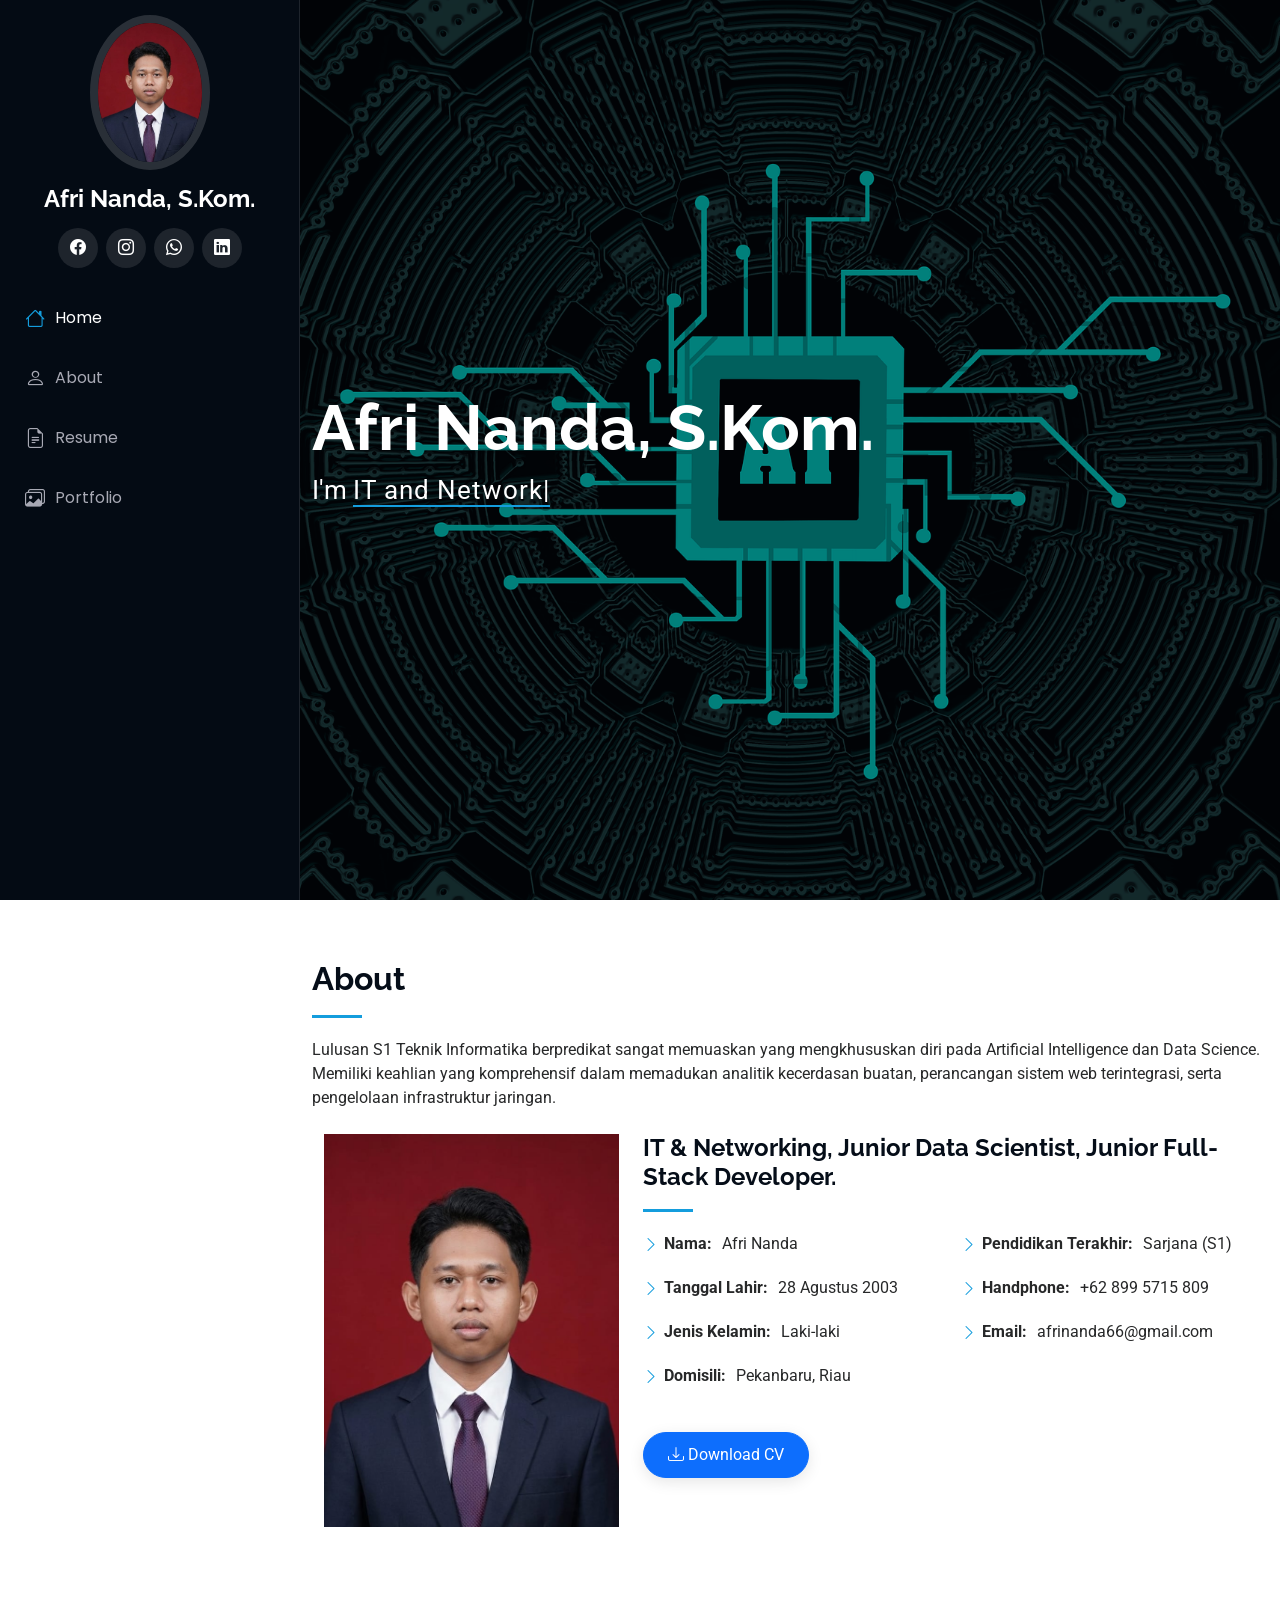
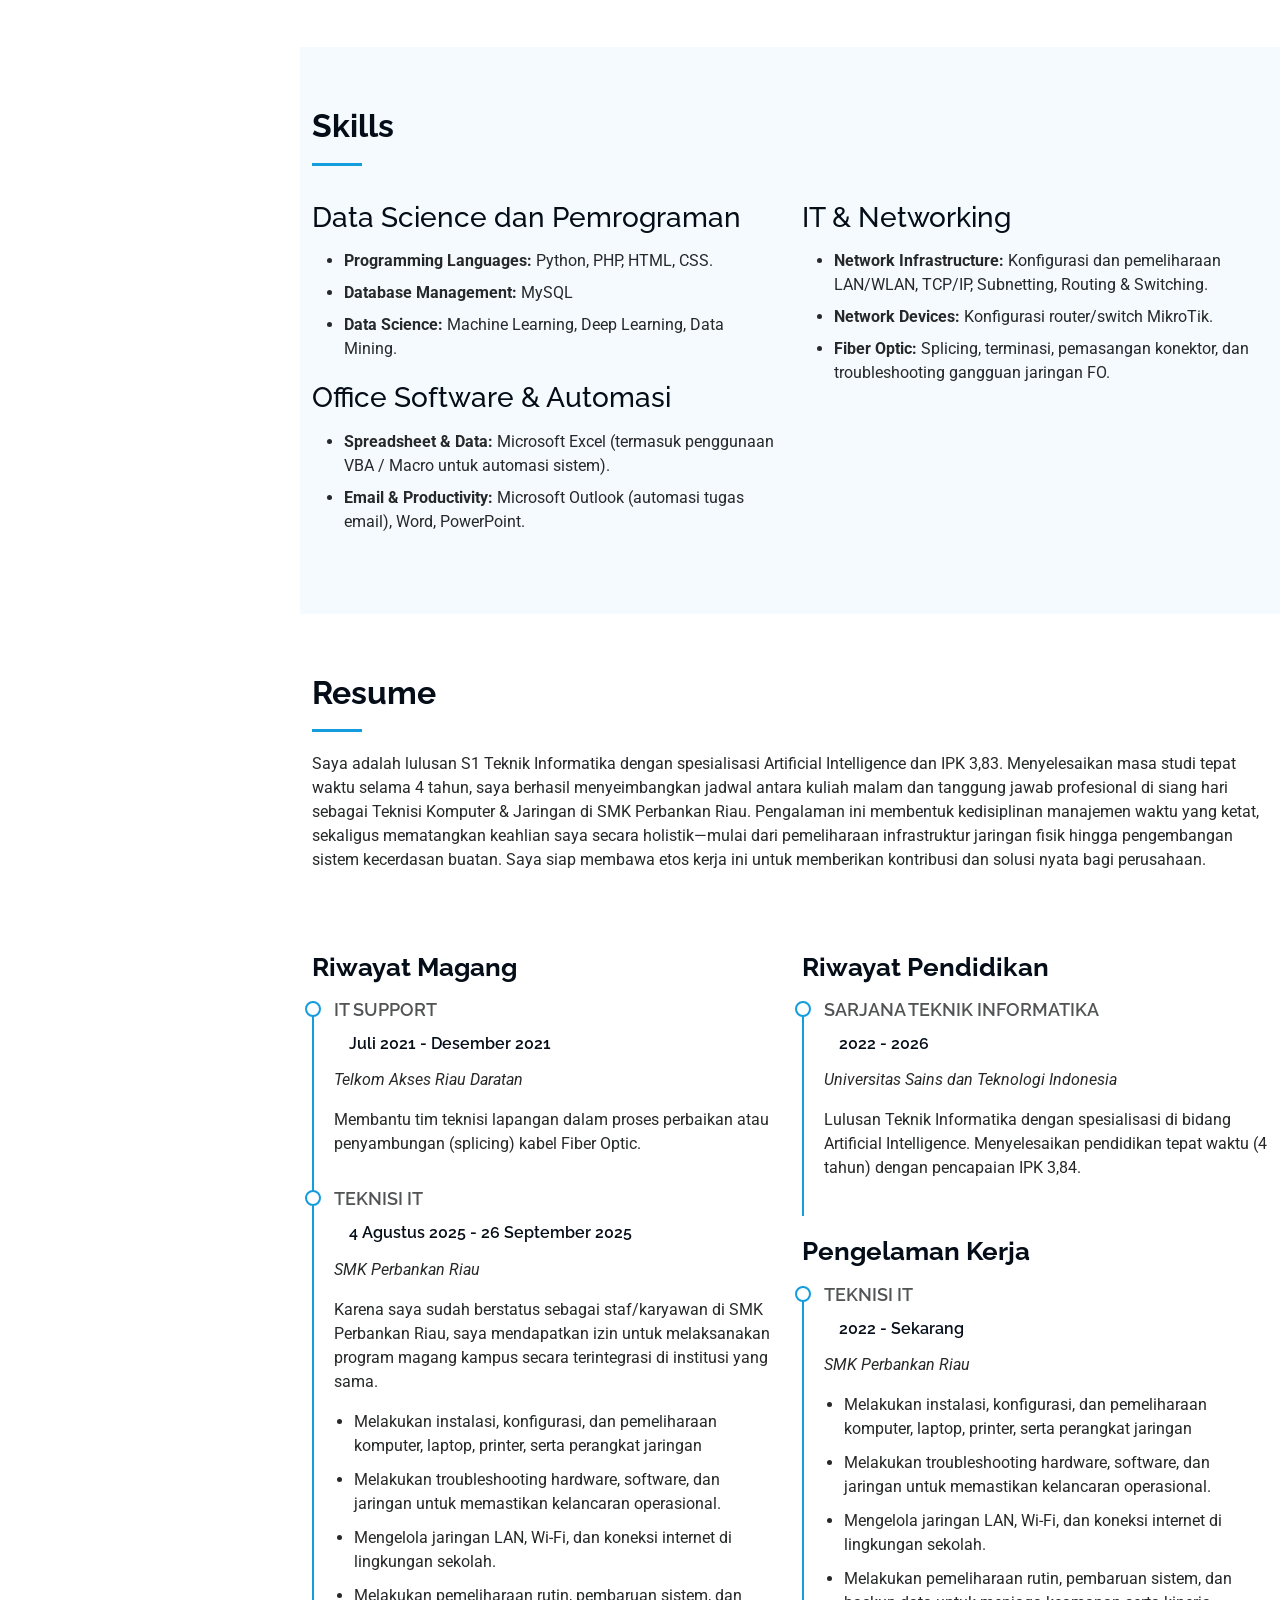
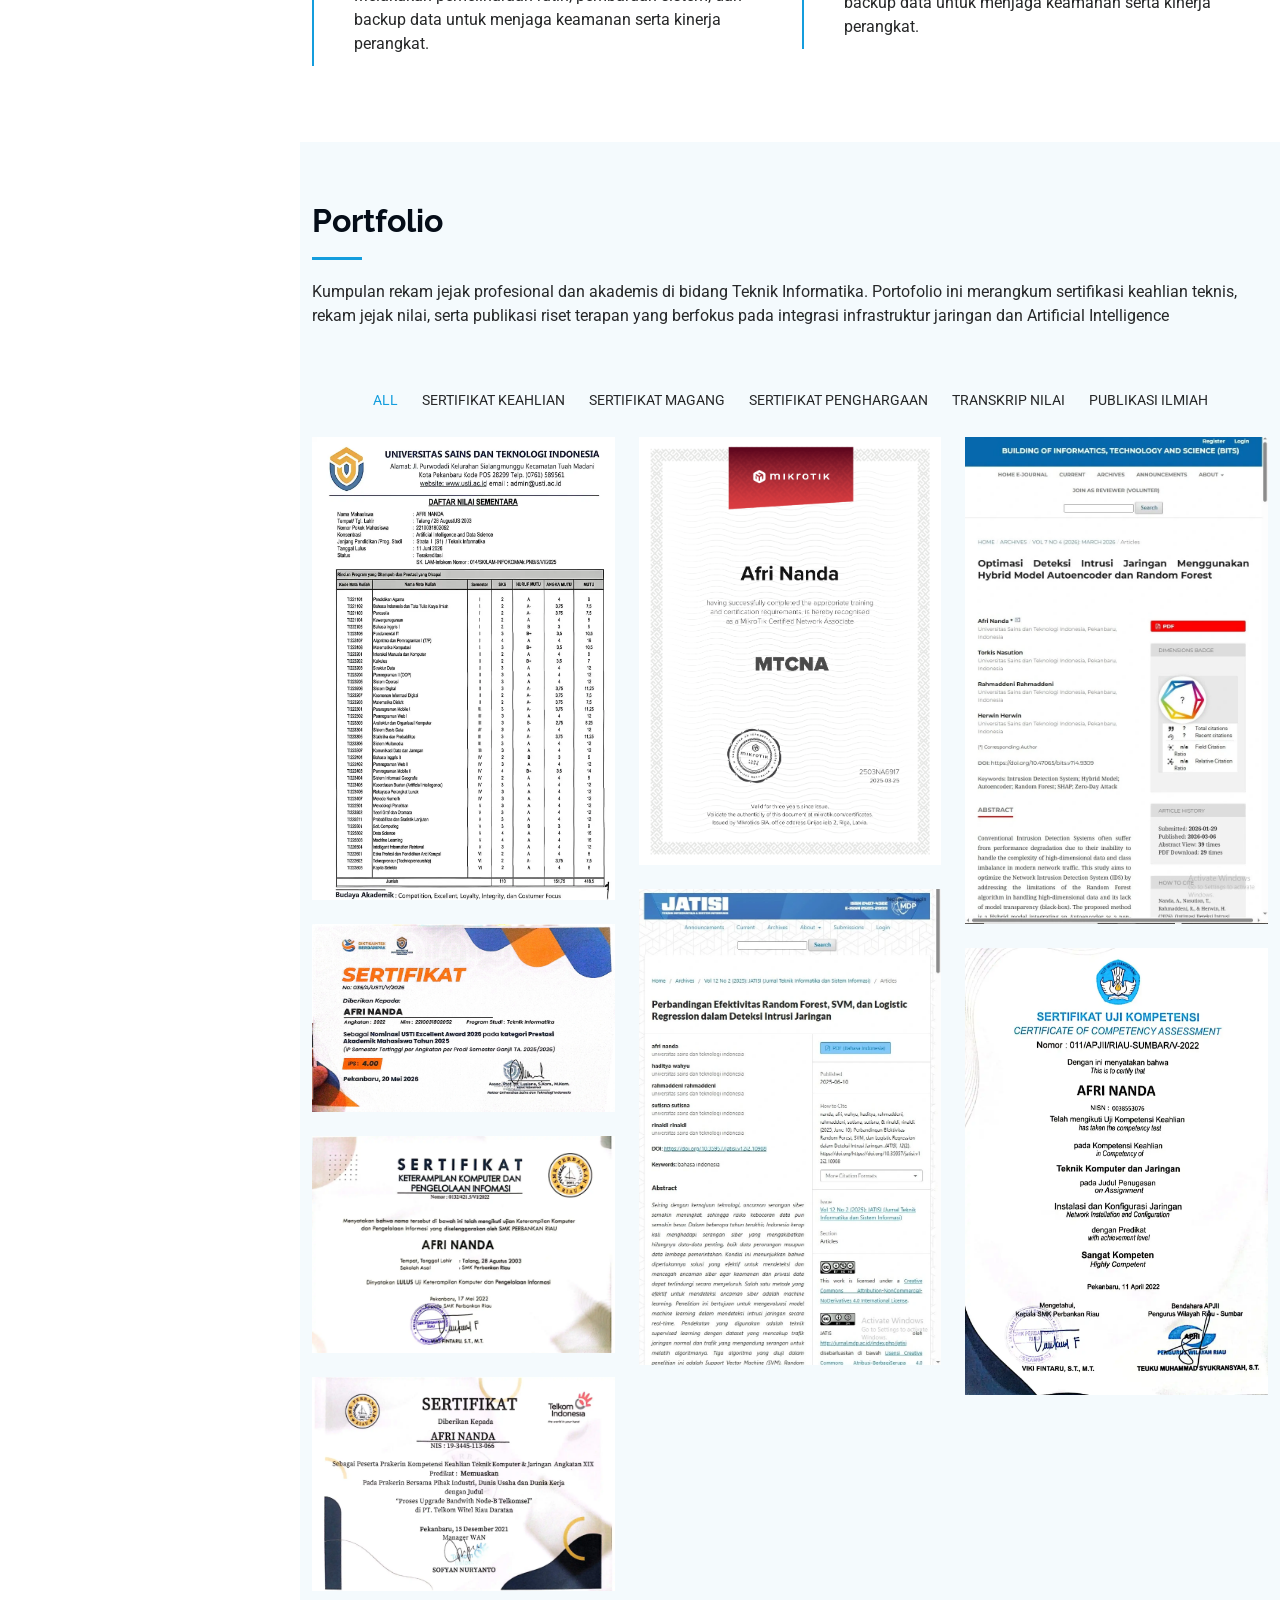
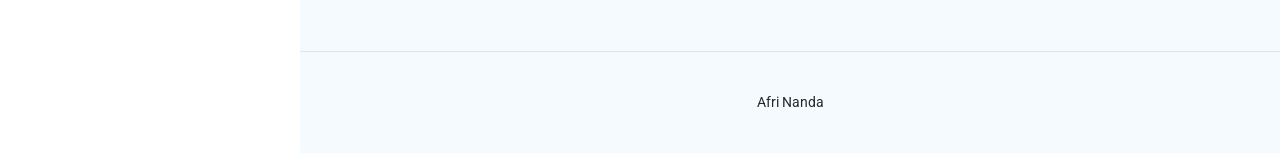
==== index.html @ d344ef4c "Update index.html" ====
<!DOCTYPE html>
<html lang="en">

<head>
  <meta charset="utf-8">
  <meta content="width=device-width, initial-scale=1.0" name="viewport">
  <title>Portofolio Afri Nanda</title>
  <meta content="" name="description">
  <meta content="" name="keywords">

  <!-- Favicons -->
  <link href="assets/img/portofolio.png" rel="icon">
  <link href="assets/img/portofolio.png" rel="apple-touch-icon">

  <!-- Fonts -->
  <link href="https://fonts.googleapis.com" rel="preconnect">
  <link href="https://fonts.gstatic.com" rel="preconnect" crossorigin>
  <link href="https://fonts.googleapis.com/css2?family=Roboto:ital,wght@0,100;0,300;0,400;0,500;0,700;0,900;1,100;1,300;1,400;1,500;1,700;1,900&family=Poppins:ital,wght@0,100;0,200;0,300;0,400;0,500;0,600;0,700;0,800;0,900;1,100;1,200;1,300;1,400;1,500;1,600;1,700;1,800;1,900&family=Raleway:ital,wght@0,100;0,200;0,300;0,400;0,500;0,600;0,700;0,800;0,900;1,100;1,200;1,300;1,400;1,500;1,600;1,700;1,800;1,900&display=swap" rel="stylesheet">

  <!-- Vendor CSS Files -->
  <link href="assets/vendor/bootstrap/css/bootstrap.min.css" rel="stylesheet">
  <link href="assets/vendor/bootstrap-icons/bootstrap-icons.css" rel="stylesheet">
  <link href="assets/vendor/aos/aos.css" rel="stylesheet">
  <link href="assets/vendor/glightbox/css/glightbox.min.css" rel="stylesheet">
  <link href="assets/vendor/swiper/swiper-bundle.min.css" rel="stylesheet">

  <!-- Main CSS File -->
  <link href="assets/css/main.css" rel="stylesheet">

  <!-- =======================================================
  * Template Name: iPortfolio
  * Template URL: https://bootstrapmade.com/iportfolio-bootstrap-portfolio-websites-template/
  * Updated: Jun 29 2024 with Bootstrap v5.3.3
  * Author: BootstrapMade.com
  * License: https://bootstrapmade.com/license/
  ======================================================== -->
</head>

<body class="index-page">

    <header id="header" class="header dark-background d-flex flex-column">
    <i class="header-toggle d-xl-none bi bi-list"></i>

    <div class="profile-img">
      <img src="assets/img/profil.jpeg" alt="" class="img-fluid rounded-circle">
    </div>

    <a href="index.html" class="logo d-flex align-items-center justify-content-center">
      <!-- Uncomment the line below if you also wish to use an image logo -->
      <!-- <img src="assets/img/logo.png" alt=""> -->
      <h1 class="sitename">Afri Nanda, S.Kom.</h1>
    </a>

    <div class="social-links text-center">
      <a href="https://www.facebook.com/share/1EGWge7g87/" class="facebook"><i class="bi bi-facebook"></i></a>
      <a href="https://www.instagram.com/yahahahhaa__" class="instagram"><i class="bi bi-instagram"></i></a>
      <a href="https://wa.me/628995715809" class="whatsapp"><i class="bi bi-whatsapp"></i></a>
      <a href="https://www.linkedin.com/in/afri-nanda-6729a934a" class="linkedin"><i class="bi bi-linkedin"></i></a>
    </div>

    <nav id="navmenu" class="navmenu">
      <ul>
        <li><a href="#hero" class="active"><i class="bi bi-house navicon"></i>Home</a></li>
        <li><a href="#about"><i class="bi bi-person navicon"></i> About</a></li>
        <li><a href="#resume"><i class="bi bi-file-earmark-text navicon"></i> Resume</a></li>
        <li><a href="#portfolio"><i class="bi bi-images navicon"></i> Portfolio</a></li>
      </ul>
    </nav>

  </header>

  <main class="main">

    <!-- Hero Section -->
    <section id="hero" class="hero section dark-background">

      <img src="assets/img/ai.png" alt="" data-aos="fade-in" class="">

      <div class="container" data-aos="fade-up" data-aos-delay="100">
        <h2>Afri Nanda, S.Kom.</h2>
        <p>I'm <span class="typed" data-typed-items="IT and Networking, Junior Data Scientist, Junior Full-Stack Developer"></span><span class="typed-cursor typed-cursor--blink" aria-hidden="true"></span><span class="typed-cursor typed-cursor--blink" aria-hidden="true"></span></p>
      </div>

    </section><!-- /Hero Section -->

    <!-- About Section -->
    <section id="about" class="about section">

      <!-- Section Title -->
      <div class="container section-title" data-aos="fade-up">
        <h2>About</h2>
            <p class="mb-4">
              Lulusan S1 Teknik Informatika berpredikat sangat memuaskan yang mengkhususkan diri pada Artificial Intelligence dan Data Science. Memiliki keahlian yang komprehensif dalam memadukan analitik kecerdasan buatan, perancangan sistem web terintegrasi, serta pengelolaan infrastruktur jaringan.
            </p>
      <div class="container" data-aos="fade-up" data-aos-delay="100">

        <div class="row gy-4 justify-content-center">
          <div class="col-lg-4">
            <img src="assets/img/profil.jpeg" class="img-fluid" alt="">
          </div>
          <div class="col-lg-8 content">
            <h2>IT & Networking, Junior Data Scientist, Junior Full-Stack Developer.</h2>
            <div class="row">
              <div class="col-lg-6">
                <ul>
                  <li><i class="bi bi-chevron-right"></i> <strong>Nama:</strong> <span>Afri Nanda</span></li>
                  <li><i class="bi bi-chevron-right"></i> <strong>Tanggal Lahir:</strong> <span>28 Agustus 2003</span></li>
                  <li><i class="bi bi-chevron-right"></i> <strong>Jenis Kelamin:</strong> <span>Laki-laki</span></li>                  
                  <li><i class="bi bi-chevron-right"></i> <strong>Domisili:</strong> <span>Pekanbaru, Riau</span></li>                  
                </ul>
              </div>
              <div class="col-lg-6">
                <ul>
                  <li><i class="bi bi-chevron-right"></i> <strong>Pendidikan Terakhir:</strong> <span>Sarjana (S1)</span></li>
                  <li><i class="bi bi-chevron-right"></i> <strong>Handphone:</strong> <span>+62 899 5715 809</span></li>                  
                  <li><i class="bi bi-chevron-right"></i> <strong>Email:</strong> <span>afrinanda66@gmail.com</span></li>
                </ul>
              </div>
            </div>

            <div class="mt-4">
              <a href="assets/files/afri_nanda.pdf" download="CV Afri Nanda.pdf" class="btn btn-primary btn-download">
                <i class="bi bi-download icon-download"></i> Download CV
              </a>
            </div>
          </div>
        </div>

      </div>

    </section><!-- /About Section -->

<!-- Skills Section -->
<section id="skills" class="skills section light-background">

      <!-- Section Title -->
    <div class="container section-title" data-aos="fade-up" style="padding-bottom: 15px; margin-bottom: 0;">
      <h2>Skills</h2>
    </div><!-- End Section Title -->

      <!-- Section Content -->
      <div class="container" data-aos="fade-up" data-aos-delay="100" style="padding-top: 0; margin-top: 0;">
        <div class="row">

          <!-- Kolom Kiri -->
          <div class="col-lg-6">
            
            <!-- Kategori 1: Data Science dan Pemrograman -->
            <h3 class="resume-title" style="margin-bottom: 10px;">Data Science dan Pemrograman</h3>
            <div class="resume-item" style="padding-top: 5px; margin-top: 0; margin-bottom: 20px;">
              <ul style="margin-top: 0; margin-bottom: 0;">
                <li style="margin-bottom: 8px;"><strong>Programming Languages:</strong> Python, PHP, HTML, CSS.</li>
                <li style="margin-bottom: 8px;"><strong>Database Management:</strong> MySQL</li>
                <li style="margin-bottom: 8px;"><strong>Data Science:</strong> Machine Learning, Deep Learning, Data Mining.</li>
              </ul>
            </div><!-- End Resume Item -->

            <!-- Kategori 2: Office Software & Automasi -->
            <h3 class="resume-title" style="margin-bottom: 10px;">Office Software & Automasi</h3>
            <div class="resume-item" style="padding-top: 5px; margin-top: 0; margin-bottom: 20px;">
              <ul style="margin-top: 0; margin-bottom: 0;">
                <li style="margin-bottom: 8px;"><strong>Spreadsheet & Data:</strong> Microsoft Excel (termasuk penggunaan VBA / Macro untuk automasi sistem).</li>
                <li style="margin-bottom: 8px;"><strong>Email & Productivity:</strong> Microsoft Outlook (automasi tugas email), Word, PowerPoint.</li>
              </ul>
            </div><!-- End Resume Item -->

          </div>

          <!-- Kolom Kanan -->
          <div class="col-lg-6" data-aos="fade-up" data-aos-delay="200">
            
            <!-- Kategori 3: IT & Networking -->
            <h3 class="resume-title" style="margin-bottom: 10px;">IT & Networking</h3>
            <div class="resume-item" style="padding-top: 5px; margin-top: 0; margin-bottom: 20px;">
              <ul style="margin-top: 0; margin-bottom: 0;">
                <li style="margin-bottom: 8px;"><strong>Network Infrastructure:</strong> Konfigurasi dan pemeliharaan LAN/WLAN, TCP/IP, Subnetting, Routing & Switching.</li>
                <li style="margin-bottom: 8px;"><strong>Network Devices:</strong> Konfigurasi router/switch MikroTik.</li>
                <li style="margin-bottom: 8px;"><strong>Fiber Optic:</strong> Splicing, terminasi, pemasangan konektor, dan troubleshooting gangguan jaringan FO.</li>
              </ul>
            </div><!-- End Resume Item -->

          </div>

        </div><!-- End Row -->
      </div><!-- End Container -->

    </section><!-- /Skills Section -->

    <!-- Resume Section -->
    <section id="resume" class="resume section">

      <!-- Section Title -->
      <div class="container section-title" data-aos="fade-up">
        <h2>Resume</h2>
        <p>Saya adalah lulusan S1 Teknik Informatika dengan spesialisasi Artificial Intelligence dan IPK 3,83. 
          Menyelesaikan masa studi tepat waktu selama 4 tahun, saya berhasil menyeimbangkan jadwal antara kuliah 
          malam dan tanggung jawab profesional di siang hari sebagai Teknisi Komputer & Jaringan di SMK Perbankan Riau. 
          Pengalaman ini membentuk kedisiplinan manajemen waktu yang ketat, sekaligus mematangkan keahlian saya secara holistik—mulai dari pemeliharaan infrastruktur jaringan fisik hingga pengembangan sistem kecerdasan buatan. Saya siap membawa etos kerja ini untuk memberikan kontribusi dan solusi nyata bagi perusahaan.</p>
      </div><!-- End Section Title -->

      <div class="container">

        <div class="row">

          <div class="col-lg-6" data-aos="fade-up" data-aos-delay="100">
            <h3 class="resume-title">Riwayat Magang</h3>
            <div class="resume-item">
              <h4>IT Support</h4>
              <h5> Juli 2021 - Desember 2021</h5>
              <p><em>Telkom Akses Riau Daratan</em></p>
              <p>Membantu tim teknisi lapangan dalam proses perbaikan atau penyambungan (splicing) kabel Fiber Optic.</p>
            </div><!-- Edn Resume Item -->

            <div class="resume-item">
              <h4>Teknisi IT</h4>
              <h5>4 Agustus 2025 - 26 September 2025</h5>
              <p><em>SMK Perbankan Riau</em></p>
              <p>Karena saya sudah berstatus sebagai staf/karyawan di SMK Perbankan Riau, saya mendapatkan izin untuk melaksanakan program magang kampus secara terintegrasi di institusi yang sama.</p>
              <ul>
                <li>Melakukan instalasi, konfigurasi, dan pemeliharaan komputer, laptop, printer, serta perangkat jaringan</li>
                <li>Melakukan troubleshooting hardware, software, dan jaringan untuk memastikan kelancaran operasional.</li>
                <li>Mengelola jaringan LAN, Wi-Fi, dan koneksi internet di lingkungan sekolah.</li>
                <li>Melakukan pemeliharaan rutin, pembaruan sistem, dan backup data untuk menjaga keamanan serta kinerja perangkat.</li>
              </ul>
            </div><!-- Edn Resume Item -->
          </div>

          <div class="col-lg-6" data-aos="fade-up" data-aos-delay="200">
            <h3 class="resume-title">Riwayat Pendidikan</h3>
            <div class="resume-item">
              <h4>Sarjana Teknik Informatika</h4>
              <h5>2022 - 2026</h5>
              <p><em>Universitas Sains dan Teknologi Indonesia</em></p>
              <p>Lulusan Teknik Informatika dengan spesialisasi di bidang Artificial Intelligence. Menyelesaikan pendidikan tepat waktu (4 tahun) dengan pencapaian IPK 3,84.</p>
            </div><!-- Edn Resume Item -->

            <h3 class="resume-title">Pengelaman Kerja</h3>
            <div class="resume-item">
              <h4>Teknisi IT</h4>
              <h5>2022 - Sekarang</h5>
              <p><em>SMK Perbankan Riau </em></p>
              <ul>
                <li>Melakukan instalasi, konfigurasi, dan pemeliharaan komputer, laptop, printer, serta perangkat jaringan</li>
                <li>Melakukan troubleshooting hardware, software, dan jaringan untuk memastikan kelancaran operasional.</li>
                <li>Mengelola jaringan LAN, Wi-Fi, dan koneksi internet di lingkungan sekolah.</li>
                <li>Melakukan pemeliharaan rutin, pembaruan sistem, dan backup data untuk menjaga keamanan serta kinerja perangkat.</li>
              </ul>
            </div><!-- Edn Resume Item -->
          </div>
        </div>
      </div>

    </section><!-- /Resume Section -->

    <!-- Portfolio Section -->
    <section id="portfolio" class="portfolio section light-background">

      <!-- Section Title -->
      <div class="container section-title" data-aos="fade-up">
        <h2>Portfolio</h2>
        <p>Kumpulan rekam jejak profesional dan akademis di bidang Teknik Informatika. Portofolio ini merangkum sertifikasi keahlian teknis, rekam jejak nilai, serta publikasi riset terapan yang berfokus pada integrasi infrastruktur jaringan dan Artificial Intelligence</p>
      </div><!-- End Section Title -->

      <div class="container">

        <div class="isotope-layout" data-default-filter="*" data-layout="masonry" data-sort="original-order">

          <ul class="portfolio-filters isotope-filters" data-aos="fade-up" data-aos-delay="100">
            <li data-filter="*" class="filter-active">All</li>
            <li data-filter=".filter-keahlian">Sertifikat Keahlian</li>
            <li data-filter=".filter-magang">Sertifikat Magang</li>
            <li data-filter=".filter-penghargaan">Sertifikat Penghargaan</li>
            <li data-filter=".filter-transkrip">Transkrip Nilai</li>
            <li data-filter=".filter-publikasi">Publikasi Ilmiah</li>
          </ul><!-- End Portfolio Filters -->

          <div class="row gy-4 isotope-container" data-aos="fade-up" data-aos-delay="200">

            <div class="col-lg-4 col-md-6 portfolio-item isotope-item filter-transkrip">
              <div class="portfolio-content h-100">
                <img src="assets/img/Transkrip1.webp" class="img-fluid" alt="">
                <div class="portfolio-info">
                  <h4>Transkrip Nilai</h4>
                  <p>Transkrip Nilai Kuliah</p>
                  <a href="assets/img/Transkrip1.webp" data-gallery="portfolio-gallery-transkrip" class="glightbox preview-link"><i class="bi bi-zoom-in"></i></a>
                  <a href="portfolio-transkrip.html" title="More Details" class="details-link"><i class="bi bi-link-45deg"></i></a>
                </div>
              </div>
            </div><!-- End Portfolio Item -->

            <div class="col-lg-4 col-md-6 portfolio-item isotope-item filter-keahlian">
              <div class="portfolio-content h-100">
                <img src="assets/img/mtcna-1.png" class="img-fluid" alt="">
                <div class="portfolio-info">
                  <h4>Sertifikat Keahlian</h4>
                  <p>Sertifikat MTCNA</p>
                  <a href="assets/img/mtcna-1.png" data-gallery="portfolio-gallery-keahlian" class="glightbox preview-link"><i class="bi bi-zoom-in"></i></a>
                  <a href="portfolio-mtcna.html" title="More Details" class="details-link"><i class="bi bi-link-45deg"></i></a>
                </div>
              </div>
            </div><!-- End Portfolio Item -->

            <div class="col-lg-4 col-md-6 portfolio-item isotope-item filter-publikasi">
              <div class="portfolio-content h-100">
                <img src="assets/img/Jurnal2.webp" class="img-fluid" alt="">
                <div class="portfolio-info">
                  <h4>Publikasi Ilmiah</h4>
                  <p>Artikel</p>
                  <a href="assets/img/Jurnal2.webp" data-gallery="portfolio-gallery-publikasi" class="glightbox preview-link"><i class="bi bi-zoom-in"></i></a>
                  <a href="portfolio-jurnal2.html" title="More Details" class="details-link"><i class="bi bi-link-45deg"></i></a>
                </div>
              </div>
            </div><!-- End Portfolio Item -->

            <div class="col-lg-4 col-md-6 portfolio-item isotope-item filter-publikasi">
              <div class="portfolio-content h-100">
                <img src="assets/img/Jurnal1.webp" class="img-fluid" alt="">
                <div class="portfolio-info">
                  <h4>Publikasi Ilmiah</h4>
                  <p>Artikel</p>
                  <a href="assets/img/Jurnal1.webp" data-gallery="portfolio-gallery-publikasi" class="glightbox preview-link"><i class="bi bi-zoom-in"></i></a>
                  <a href="portfolio-jurnal1.html" title="More Details" class="details-link"><i class="bi bi-link-45deg"></i></a>
                </div>
              </div>
            </div><!-- End Portfolio Item -->

            <div class="col-lg-4 col-md-6 portfolio-item isotope-item filter-penghargaan">
              <div class="portfolio-content h-100">
                <img src="assets/img/penghargaan.webp" class="img-fluid" alt="">
                <div class="portfolio-info">
                  <h4>Publikasi Ilmiah</h4>
                  <p>Artikel</p>
                  <a href="assets/img/penghargaan.webp" data-gallery="portfolio-gallery-penghargaan" class="glightbox preview-link"><i class="bi bi-zoom-in"></i></a>
                  <a href="portfolio-penghargaan.html" title="More Details" class="details-link"><i class="bi bi-link-45deg"></i></a>
                </div>
              </div>
            </div><!-- End Portfolio Item -->

            <div class="col-lg-4 col-md-6 portfolio-item isotope-item filter-keahlian">
              <div class="portfolio-content h-100">
                <img src="assets/img/UKK.webp" class="img-fluid" alt="">
                <div class="portfolio-info">
                  <h4>Sertifikat Keahlian</h4>
                  <p>Sertifikat UKK MikroTik</p>
                  <a href="assets/img/UKK.webp" data-gallery="portfolio-gallery-keahlian" class="glightbox preview-link"><i class="bi bi-zoom-in"></i></a>
                  <a href="portfolio-ukk.html" title="More Details" class="details-link"><i class="bi bi-link-45deg"></i></a>
                </div>
              </div>
            </div><!-- End Portfolio Item -->

            <div class="col-lg-4 col-md-6 portfolio-item isotope-item filter-keahlian">
              <div class="portfolio-content h-100">
                <img src="assets/img/Office.webp" class="img-fluid" alt="">
                <div class="portfolio-info">
                  <h4>Sertifikat Keahlian</h4>
                  <p>Sertfikat Office</p>
                  <a href="assets/img/Office.webp" data-gallery="portfolio-gallery-keahlian" class="glightbox preview-link"><i class="bi bi-zoom-in"></i></a>
                  <a href="portfolio-office.html" title="More Details" class="details-link"><i class="bi bi-link-45deg"></i></a>
                </div>
              </div>
            </div><!-- End Portfolio Item -->

            <div class="col-lg-4 col-md-6 portfolio-item isotope-item filter-magang">
              <div class="portfolio-content h-100">
                <img src="assets/img/magang.webp" class="img-fluid" alt="">
                <div class="portfolio-info">
                  <h4>Magang SMK</h4>
                  <p>Sertfikat Magang SMK</p>
                  <a href="assets/img/magang.webp" data-gallery="portfolio-gallery-magang" class="glightbox preview-link"><i class="bi bi-zoom-in"></i></a>
                  <a href="portfolio-magang.html" title="More Details" class="details-link"><i class="bi bi-link-45deg"></i></a>
                </div>
              </div>
            </div><!-- End Portfolio Item -->
          </div><!-- End Portfolio Container -->

        </div>

      </div>

    </section><!-- /Portfolio Section -->
  </main>

    <footer id="footer" class="footer position-relative light-background">

    <div class="container">
      <div class="copyright text-center ">
        <p><span>Afri Nanda</span></p>
      </div>
    </div>

  </footer>

  <!-- Scroll Top -->
  <a href="#" id="scroll-top" class="scroll-top d-flex align-items-center justify-content-center"><i class="bi bi-arrow-up-short"></i></a>

  <!-- Preloader -->
  <div id="preloader"></div>

  <!-- Vendor JS Files -->
  <script src="assets/vendor/bootstrap/js/bootstrap.bundle.min.js"></script>
  <script src="assets/vendor/php-email-form/validate.js"></script>
  <script src="assets/vendor/aos/aos.js"></script>
  <script src="assets/vendor/typed.js/typed.umd.js"></script>
  <script src="assets/vendor/purecounter/purecounter_vanilla.js"></script>
  <script src="assets/vendor/waypoints/noframework.waypoints.js"></script>
  <script src="assets/vendor/glightbox/js/glightbox.min.js"></script>
  <script src="assets/vendor/imagesloaded/imagesloaded.pkgd.min.js"></script>
  <script src="assets/vendor/isotope-layout/isotope.pkgd.min.js"></script>
  <script src="assets/vendor/swiper/swiper-bundle.min.js"></script>

  <!-- Main JS File -->
  <script src="assets/js/main.js"></script>

</body>

</html>
---- assets/css/main.css ----
/**
* Template Name: iPortfolio
* Template URL: https://bootstrapmade.com/iportfolio-bootstrap-portfolio-websites-template/
* Updated: Jun 29 2024 with Bootstrap v5.3.3
* Author: BootstrapMade.com
* License: https://bootstrapmade.com/license/
*/

/*--------------------------------------------------------------
# Font & Color Variables
# Help: https://bootstrapmade.com/color-system/
--------------------------------------------------------------*/
/* Fonts */
:root {
  --default-font: "Roboto",  system-ui, -apple-system, "Segoe UI", Roboto, "Helvetica Neue", Arial, "Noto Sans", "Liberation Sans", sans-serif, "Apple Color Emoji", "Segoe UI Emoji", "Segoe UI Symbol", "Noto Color Emoji";
  --heading-font: "Raleway",  sans-serif;
  --nav-font: "Poppins",  sans-serif;
}

/* Global Colors - The following color variables are used throughout the website. Updating them here will change the color scheme of the entire website */
:root { 
  --background-color: #ffffff; /* Background color for the entire website, including individual sections */
  --default-color: #272829; /* Default color used for the majority of the text content across the entire website */
  --heading-color: #050d18; /* Color for headings, subheadings and title throughout the website */
  --accent-color: #149ddd; /* Accent color that represents your brand on the website. It's used for buttons, links, and other elements that need to stand out */
  --surface-color: #ffffff; /* The surface color is used as a background of boxed elements within sections, such as cards, icon boxes, or other elements that require a visual separation from the global background. */
  --contrast-color: #ffffff; /* Contrast color for text, ensuring readability against backgrounds of accent, heading, or default colors. */
}

/* Nav Menu Colors - The following color variables are used specifically for the navigation menu. They are separate from the global colors to allow for more customization options */
:root {
  --nav-color: #a8a9b4;  /* The default color of the main navmenu links */
  --nav-hover-color: #ffffff; /* Applied to main navmenu links when they are hovered over or active */
  --nav-mobile-background-color: #040b14; /* Used as the background color for mobile navigation menu */
  --nav-dropdown-background-color: #040b14; /* Used as the background color for dropdown items that appear when hovering over primary navigation items */
  --nav-dropdown-color: #a8a9b4; /* Used for navigation links of the dropdown items in the navigation menu. */
  --nav-dropdown-hover-color: #ffffff; /* Similar to --nav-hover-color, this color is applied to dropdown navigation links when they are hovered over. */
}

/* Color Presets - These classes override global colors when applied to any section or element, providing reuse of the sam color scheme. */

.light-background {
  --background-color: #f4fafd;
  --surface-color: #ffffff;
}

.dark-background {
  --background-color: #040b14;
  --default-color: #ffffff;
  --heading-color: #ffffff;
  --surface-color: #151f2b;
  --contrast-color: #ffffff;
}

/* Smooth scroll */
:root {
  scroll-behavior: smooth;
}

/*--------------------------------------------------------------
# General Styling & Shared Classes
--------------------------------------------------------------*/
body {
  color: var(--default-color);
  background-color: var(--background-color);
  font-family: var(--default-font);
}

a {
  color: var(--accent-color);
  text-decoration: none;
  transition: 0.3s;
}

a:hover {
  color: color-mix(in srgb, var(--accent-color), transparent 25%);
  text-decoration: none;
}

h1,
h2,
h3,
h4,
h5,
h6 {
  color: var(--heading-color);
  font-family: var(--heading-font);
}

/* PHP Email Form Messages
------------------------------*/
.php-email-form .error-message {
  display: none;
  background: #df1529;
  color: #ffffff;
  text-align: left;
  padding: 15px;
  margin-bottom: 24px;
  font-weight: 600;
}

.php-email-form .sent-message {
  display: none;
  color: #ffffff;
  background: #059652;
  text-align: center;
  padding: 15px;
  margin-bottom: 24px;
  font-weight: 600;
}

.php-email-form .loading {
  display: none;
  background: var(--surface-color);
  text-align: center;
  padding: 15px;
  margin-bottom: 24px;
}

.php-email-form .loading:before {
  content: "";
  display: inline-block;
  border-radius: 50%;
  width: 24px;
  height: 24px;
  margin: 0 10px -6px 0;
  border: 3px solid var(--accent-color);
  border-top-color: var(--surface-color);
  animation: php-email-form-loading 1s linear infinite;
}

@keyframes php-email-form-loading {
  0% {
    transform: rotate(0deg);
  }

  100% {
    transform: rotate(360deg);
  }
}

/*--------------------------------------------------------------
# Global Header
--------------------------------------------------------------*/
.header {
  color: var(--default-color);
  background-color: var(--background-color);
  position: fixed;
  top: 0;
  left: 0;
  bottom: 0;
  padding: 0 15px;
  width: 300px;
  transition: all ease-in-out 0.3s;
  overflow-y: auto;
  z-index: 997;
  border-right: 1px solid color-mix(in srgb, var(--default-color), transparent 90%);
}

.header .profile-img img {
  margin: 15px auto;
  display: block;
  width: 120px;
  border: 8px solid color-mix(in srgb, var(--default-color), transparent 85%);
}

.header .logo {
  line-height: 1;
  margin-bottom: 15px;
}

.header .logo img {
  max-height: 32px;
  margin-right: 8px;
}

.header .logo h1 {
  font-size: 24px;
  margin: 0;
  font-weight: 700;
  color: var(--heading-color);
}

.header .social-links {
  margin: 0 0 20px 0;
}

.header .social-links a {
  font-size: 16px;
  display: inline-flex;
  align-items: center;
  justify-content: center;
  background: color-mix(in srgb, var(--default-color), transparent 90%);
  color: var(--default-color);
  margin: 0 2px;
  border-radius: 50%;
  text-align: center;
  width: 40px;
  height: 40px;
  transition: 0.3s;
}

.header .social-links a:hover {
  color: var(--contrast-color);
  background: var(--accent-color);
}

@media (min-width: 1200px) {

  .header~main,
  .header~#footer {
    margin-left: 300px;
  }
}

@media (max-width: 1199px) {
  .header {
    left: -100%;
  }
}

.header.header-show {
  left: 0;
}

.header .header-toggle {
  color: var(--contrast-color);
  background-color: var(--accent-color);
  font-size: 22px;
  display: flex;
  align-items: center;
  justify-content: center;
  width: 40px;
  height: 40px;
  border-radius: 50%;
  cursor: pointer;
  position: fixed;
  top: 15px;
  right: 15px;
  z-index: 9999;
  transition: background-color 0.3s;
}

.header .header-toggle:hover {
  color: var(--contrast-color);
  background-color: color-mix(in srgb, var(--accent-color) 90%, white 15%);
}

/*--------------------------------------------------------------
# Navigation Menu
--------------------------------------------------------------*/
.mobile-nav-toggle {
  display: none;
}

.navmenu {
  padding: 0;
  z-index: 9997;
}

.navmenu ul {
  list-style: none;
  padding: 0 0 20px 0;
  margin: 0;
}

.navmenu a,
.navmenu a:focus {
  color: var(--nav-color);
  padding: 15px 10px;
  font-family: var(--nav-font);
  font-size: 16px;
  font-weight: 400;
  display: flex;
  align-items: center;
  white-space: nowrap;
  transition: 0.3s;
  width: 100%;
}

.navmenu a .navicon,
.navmenu a:focus .navicon {
  font-size: 20px;
  margin-right: 10px;
}

.navmenu a .toggle-dropdown,
.navmenu a:focus .toggle-dropdown {
  font-size: 12px;
  line-height: 0;
  margin-left: auto;
  width: 30px;
  height: 30px;
  display: flex;
  align-items: center;
  justify-content: center;
  border-radius: 50%;
  transition: 0.3s;
  flex-shrink: 0;
  background-color: color-mix(in srgb, var(--accent-color), transparent 90%);
}

.navmenu a .toggle-dropdown:hover,
.navmenu a:focus .toggle-dropdown:hover {
  background-color: var(--accent-color);
  color: var(--contrast-color);
}

.navmenu a:hover,
.navmenu .active,
.navmenu .active:focus {
  color: var(--nav-hover-color);
}

.navmenu a:hover .navicon,
.navmenu .active .navicon,
.navmenu .active:focus .navicon {
  color: var(--accent-color);
}

.navmenu .active .toggle-dropdown,
.navmenu .active:focus .toggle-dropdown {
  background-color: var(--accent-color);
  color: var(--contrast-color);
  transform: rotate(180deg);
}

.navmenu .dropdown {
  display: block;
}

.navmenu .dropdown a,
.navmenu .dropdown a:focus {
  color: --nav-dropdown-color;
}

.navmenu .dropdown a:hover,
.navmenu .dropdown .active,
.navmenu .dropdown .active:focus {
  color: var(--nav-dropdown-hover-color);
}

.navmenu .dropdown ul {
  position: static;
  display: none;
  z-index: 99;
  padding: 5px 10px;
  margin: 5px 10px;
  background-color: var(--nav-dropdown-background-color);
  border: 1px solid color-mix(in srgb, var(--default-color), transparent 90%);
  box-shadow: none;
  transition: all 0.5s ease-in-out;
}

.navmenu .dropdown ul ul {
  background-color: rgba(33, 37, 41, 0.1);
}

.navmenu .dropdown>.dropdown-active {
  display: block;
  background-color: rgba(33, 37, 41, 0.03);
}

/*--------------------------------------------------------------
# Global Footer
--------------------------------------------------------------*/
.footer {
  color: var(--default-color);
  background-color: var(--background-color);
  font-size: 14px;
  padding: 40px 0;
  position: relative;
  border-top: 1px solid color-mix(in srgb, var(--default-color), transparent 90%);
}

.footer .copyright p {
  margin-bottom: 0;
}

.footer .credits {
  margin-top: 4px;
  font-size: 13px;
  text-align: center;
}

/*--------------------------------------------------------------
# Preloader
--------------------------------------------------------------*/
#preloader {
  position: fixed;
  inset: 0;
  z-index: 999999;
  overflow: hidden;
  background: var(--background-color);
  transition: all 0.6s ease-out;
}

#preloader:before {
  content: "";
  position: fixed;
  top: calc(50% - 30px);
  left: calc(50% - 30px);
  border: 6px solid #ffffff;
  border-color: var(--accent-color) transparent var(--accent-color) transparent;
  border-radius: 50%;
  width: 60px;
  height: 60px;
  animation: animate-preloader 1.5s linear infinite;
}

@keyframes animate-preloader {
  0% {
    transform: rotate(0deg);
  }

  100% {
    transform: rotate(360deg);
  }
}

/*--------------------------------------------------------------
# Scroll Top Button
--------------------------------------------------------------*/
.scroll-top {
  position: fixed;
  visibility: hidden;
  opacity: 0;
  right: 15px;
  bottom: -15px;
  z-index: 99999;
  background-color: var(--accent-color);
  width: 44px;
  height: 44px;
  border-radius: 50px;
  transition: all 0.4s;
}

.scroll-top i {
  font-size: 24px;
  color: var(--contrast-color);
  line-height: 0;
}

.scroll-top:hover {
  background-color: color-mix(in srgb, var(--accent-color), transparent 20%);
  color: var(--contrast-color);
}

.scroll-top.active {
  visibility: visible;
  opacity: 1;
  bottom: 15px;
}

/*--------------------------------------------------------------
# Disable aos animation delay on mobile devices
--------------------------------------------------------------*/
@media screen and (max-width: 768px) {
  [data-aos-delay] {
    transition-delay: 0 !important;
  }
}

/*--------------------------------------------------------------
# Global Page Titles & Breadcrumbs
--------------------------------------------------------------*/
.page-title {
  color: var(--default-color);
  background-color: var(--background-color);
  padding: 25px 0;
  position: relative;
}

.page-title h1 {
  font-size: 24px;
  font-weight: 700;
}

.page-title .breadcrumbs ol {
  display: flex;
  flex-wrap: wrap;
  list-style: none;
  padding: 0;
  margin: 0;
  font-size: 14px;
  font-weight: 400;
}

.page-title .breadcrumbs ol li+li {
  padding-left: 10px;
}

.page-title .breadcrumbs ol li+li::before {
  content: "/";
  display: inline-block;
  padding-right: 10px;
  color: color-mix(in srgb, var(--default-color), transparent 70%);
}

/*--------------------------------------------------------------
# Global Sections
--------------------------------------------------------------*/
section,
.section {
  color: var(--default-color);
  background-color: var(--background-color);
  padding: 60px 0;
  overflow: clip;
}

/*--------------------------------------------------------------
# Global Section Titles
--------------------------------------------------------------*/
.section-title {
  padding-bottom: 60px;
  position: relative;
}

.section-title h2 {
  font-size: 32px;
  font-weight: 700;
  margin-bottom: 20px;
  padding-bottom: 20px;
  position: relative;
}

.section-title h2:after {
  content: "";
  position: absolute;
  display: block;
  width: 50px;
  height: 3px;
  background: var(--accent-color);
  left: 0;
  bottom: 0;
}

.section-title p {
  margin-bottom: 0;
}

/*--------------------------------------------------------------
# Hero Section
--------------------------------------------------------------*/
.hero {
  width: 100%;
  min-height: 100vh;
  position: relative;
  padding: 80px 0;
  display: flex;
  align-items: center;
  justify-content: center;
}

.hero img {
  position: absolute;
  inset: 0;
  display: block;
  width: 100%;
  height: 100%;
  object-fit: cover;
  z-index: 1;
}

.hero:before {
  content: "";
  background: color-mix(in srgb, var(--background-color), transparent 70%);
  position: absolute;
  inset: 0;
  z-index: 2;
}

.hero .container {
  position: relative;
  z-index: 3;
}

.hero h2 {
  margin: 0;
  font-size: 64px;
  font-weight: 700;
}

.hero p {
  margin: 5px 0 0 0;
  font-size: 26px;
}

.hero p span {
  letter-spacing: 1px;
  border-bottom: 2px solid var(--accent-color);
}

.hero .social-links {
  margin-top: 25px;
}

.hero .social-links a {
  font-size: 24px;
  display: inline-block;
  color: color-mix(in srgb, var(--default-color), transparent 50%);
  line-height: 1;
  margin-right: 20px;
  transition: 0.3s;
}

.hero .social-links a:hover {
  color: var(--accent-color);
}

@media (max-width: 768px) {
  .hero h2 {
    font-size: 32px;
  }

  .hero p {
    font-size: 20px;
  }
}

/*--------------------------------------------------------------
# About Section
--------------------------------------------------------------*/
.about .content h2 {
  font-weight: 700;
  font-size: 24px;
}

.about .content ul {
  list-style: none;
  padding: 0;
}

.about .content ul li {
  margin-bottom: 20px;
  display: flex;
  align-items: center;
}

.about .content ul strong {
  margin-right: 10px;
}

.about .content ul i {
  font-size: 16px;
  margin-right: 5px;
  color: var(--accent-color);
  line-height: 0;
}

/*--------------------------------------------------------------
# Stats Section
--------------------------------------------------------------*/
.stats .stats-item {
  padding: 30px;
  width: 100%;
}

.stats .stats-item i {
  color: var(--accent-color);
  display: block;
  font-size: 44px;
  float: left;
  line-height: 0;
}

.stats .stats-item .purecounter {
  color: var(--heading-color);
  font-size: 48px;
  line-height: 40px;
  display: block;
  font-weight: 700;
  margin-left: 60px;
}

.stats .stats-item p {
  color: color-mix(in srgb, var(--default-color), transparent 40%);
  padding: 15px 0 0 0;
  margin: 0 0 0 60px;
  font-family: var(--heading-font);
  font-size: 14px;
}

/*--------------------------------------------------------------
# Skills Section
--------------------------------------------------------------*/
.skills .progress {
  height: 60px;
  display: block;
  background: none;
  border-radius: 0;
}

.skills .progress .skill {
  color: var(--heading-color);
  padding: 0;
  margin: 0 0 6px 0;
  text-transform: uppercase;
  display: block;
  font-weight: 600;
  font-family: var(--heading-font);
}

.skills .progress .skill .val {
  float: right;
  font-style: normal;
}

.skills .progress-bar-wrap {
  background: color-mix(in srgb, var(--default-color), transparent 90%);
  height: 10px;
}

.skills .progress-bar {
  width: 1px;
  height: 10px;
  transition: 0.9s;
  background-color: var(--accent-color);
}

/*--------------------------------------------------------------
# Resume Section
--------------------------------------------------------------*/
.resume .resume-title {
  color: var(--heading-color);
  font-size: 26px;
  font-weight: 700;
  margin-top: 20px;
  margin-bottom: 20px;
}

.resume .resume-item {
  padding: 0 0 20px 20px;
  margin-top: -2px;
  border-left: 2px solid var(--accent-color);
  position: relative;
}

.resume .resume-item h4 {
  line-height: 18px;
  font-size: 18px;
  font-weight: 600;
  text-transform: uppercase;
  color: color-mix(in srgb, var(--default-color), transparent 20%);
  margin-bottom: 10px;
}

.resume .resume-item h5 {
  font-size: 16px;
  padding: 5px 15px;
  display: inline-block;
  font-weight: 600;
  margin-bottom: 10px;
}

.resume .resume-item ul {
  padding-left: 20px;
}

.resume .resume-item ul li {
  padding-bottom: 10px;
}

.resume .resume-item:last-child {
  padding-bottom: 0;
}

.resume .resume-item::before {
  content: "";
  position: absolute;
  width: 16px;
  height: 16px;
  border-radius: 50px;
  left: -9px;
  top: 0;
  background: var(--background-color);
  border: 2px solid var(--accent-color);
}

/*--------------------------------------------------------------
# Portfolio Section
--------------------------------------------------------------*/
.portfolio .portfolio-filters {
  padding: 0;
  margin: 0 auto 20px auto;
  list-style: none;
  text-align: center;
}

.portfolio .portfolio-filters li {
  cursor: pointer;
  display: inline-block;
  padding: 0;
  font-size: 14px;
  font-weight: 400;
  margin: 0 10px;
  line-height: 1;
  text-transform: uppercase;
  margin-bottom: 10px;
  transition: all 0.3s ease-in-out;
}

.portfolio .portfolio-filters li:hover,
.portfolio .portfolio-filters li.filter-active {
  color: var(--accent-color);
}

.portfolio .portfolio-filters li:first-child {
  margin-left: 0;
}

.portfolio .portfolio-filters li:last-child {
  margin-right: 0;
}

@media (max-width: 575px) {
  .portfolio .portfolio-filters li {
    font-size: 14px;
    margin: 0 5px;
  }
}

.portfolio .portfolio-content {
  position: relative;
  overflow: hidden;
}

.portfolio .portfolio-content img {
  transition: 0.3s;
}

.portfolio .portfolio-content .portfolio-info {
  opacity: 0;
  position: absolute;
  inset: 0;
  z-index: 3;
  transition: all ease-in-out 0.3s;
  background: rgba(0, 0, 0, 0.6);
  padding: 15px;
}

.portfolio .portfolio-content .portfolio-info h4 {
  font-size: 14px;
  padding: 5px 10px;
  font-weight: 400;
  color: #ffffff;
  display: inline-block;
  background-color: var(--accent-color);
}

.portfolio .portfolio-content .portfolio-info p {
  position: absolute;
  bottom: 10px;
  text-align: center;
  display: inline-block;
  left: 0;
  right: 0;
  font-size: 16px;
  font-weight: 600;
  color: rgba(255, 255, 255, 0.8);
}

.portfolio .portfolio-content .portfolio-info .preview-link,
.portfolio .portfolio-content .portfolio-info .details-link {
  position: absolute;
  left: calc(50% - 40px);
  font-size: 26px;
  top: calc(50% - 14px);
  color: #fff;
  transition: 0.3s;
  line-height: 1.2;
}

.portfolio .portfolio-content .portfolio-info .preview-link:hover,
.portfolio .portfolio-content .portfolio-info .details-link:hover {
  color: var(--accent-color);
}

.portfolio .portfolio-content .portfolio-info .details-link {
  left: 50%;
  font-size: 34px;
  line-height: 0;
}

.portfolio .portfolio-content:hover .portfolio-info {
  opacity: 1;
}

.portfolio .portfolio-content:hover img {
  transform: scale(1.1);
}

/*--------------------------------------------------------------
# Services Section
--------------------------------------------------------------*/
.services .service-item {
  position: relative;
}

.services .service-item .icon {
  background: var(--accent-color);
  display: flex;
  align-items: center;
  justify-content: center;
  width: 54px;
  height: 54px;
  border-radius: 50%;
  transition: 0.5s;
  border: 1px solid var(--accent-color);
  margin-right: 20px;
}

.services .service-item .icon i {
  color: var(--contrast-color);
  font-size: 24px;
  line-height: 0;
}

.services .service-item:hover .icon {
  background: var(--surface-color);
}

.services .service-item:hover .icon i {
  color: var(--accent-color);
}

.services .service-item .title {
  font-weight: 700;
  margin-bottom: 15px;
  font-size: 18px;
}

.services .service-item .title a {
  color: var(--heading-color);
}

.services .service-item .title a:hover {
  color: var(--accent-color);
}

.services .service-item .description {
  line-height: 24px;
  font-size: 14px;
}

/*--------------------------------------------------------------
# Testimonials Section
--------------------------------------------------------------*/
.testimonials .testimonials-carousel,
.testimonials .testimonials-slider {
  overflow: hidden;
}

.testimonials .testimonial-item {
  box-sizing: content-box;
  text-align: center;
  min-height: 320px;
}

.testimonials .testimonial-item .testimonial-img {
  width: 90px;
  border-radius: 50%;
  margin: 0 auto;
}

.testimonials .testimonial-item h3 {
  font-size: 18px;
  font-weight: bold;
  margin: 10px 0 5px 0;
}

.testimonials .testimonial-item h4 {
  font-size: 14px;
  color: color-mix(in srgb, var(--default-color), transparent 20%);
  margin: 0;
}

.testimonials .testimonial-item .quote-icon-left,
.testimonials .testimonial-item .quote-icon-right {
  color: color-mix(in srgb, var(--accent-color), transparent 40%);
  font-size: 26px;
  line-height: 0;
}

.testimonials .testimonial-item .quote-icon-left {
  display: inline-block;
  left: -5px;
  position: relative;
}

.testimonials .testimonial-item .quote-icon-right {
  display: inline-block;
  right: -5px;
  position: relative;
  top: 10px;
  transform: scale(-1, -1);
}

.testimonials .testimonial-item p {
  font-style: italic;
  margin: 0 15px 15px 15px;
  padding: 20px;
  background-color: var(--surface-color);
  position: relative;
  margin-bottom: 35px;
  border-radius: 6px;
  box-shadow: 0px 2px 15px rgba(0, 0, 0, 0.1);
}

.testimonials .testimonial-item p::after {
  content: "";
  width: 0;
  height: 0;
  border-top: 20px solid var(--surface-color);
  border-right: 20px solid transparent;
  border-left: 20px solid transparent;
  position: absolute;
  bottom: -20px;
  left: calc(50% - 20px);
}

.testimonials .swiper-wrapper {
  height: auto;
}

.testimonials .swiper-pagination {
  margin-top: 40px;
  position: relative;
}

.testimonials .swiper-pagination .swiper-pagination-bullet {
  width: 12px;
  height: 12px;
  background-color: var(--background-color);
  opacity: 1;
  border: 1px solid var(--accent-color);
}

.testimonials .swiper-pagination .swiper-pagination-bullet-active {
  background-color: var(--accent-color);
}

/*--------------------------------------------------------------
# Contact Section
--------------------------------------------------------------*/
.contact .info-wrap {
  background-color: var(--surface-color);
  box-shadow: 0px 0px 20px rgba(0, 0, 0, 0.1);
  padding: 30px;
}

@media (max-width: 575px) {
  .contact .info-wrap {
    padding: 20px;
  }
}

.contact .info-item {
  margin-bottom: 40px;
}

.contact .info-item i {
  font-size: 20px;
  color: var(--accent-color);
  background: color-mix(in srgb, var(--accent-color), transparent 92%);
  width: 44px;
  height: 44px;
  display: flex;
  justify-content: center;
  align-items: center;
  border-radius: 50px;
  transition: all 0.3s ease-in-out;
  margin-right: 15px;
}

.contact .info-item h3 {
  padding: 0;
  font-size: 18px;
  font-weight: 700;
  margin-bottom: 5px;
}

.contact .info-item p {
  padding: 0;
  margin-bottom: 0;
  font-size: 14px;
}

.contact .info-item:hover i {
  background: var(--accent-color);
  color: var(--contrast-color);
}

.contact .php-email-form {
  background-color: var(--surface-color);
  height: 100%;
  padding: 30px;
  box-shadow: 0px 0px 20px rgba(0, 0, 0, 0.1);
}

@media (max-width: 575px) {
  .contact .php-email-form {
    padding: 20px;
  }
}

.contact .php-email-form input[type=text],
.contact .php-email-form input[type=email],
.contact .php-email-form textarea {
  font-size: 14px;
  padding: 10px 15px;
  box-shadow: none;
  border-radius: 0;
  color: var(--default-color);
  background-color: var(--surface-color);
  border-color: color-mix(in srgb, var(--default-color), transparent 80%);
}

.contact .php-email-form input[type=text]:focus,
.contact .php-email-form input[type=email]:focus,
.contact .php-email-form textarea:focus {
  border-color: var(--accent-color);
}

.contact .php-email-form input[type=text]::placeholder,
.contact .php-email-form input[type=email]::placeholder,
.contact .php-email-form textarea::placeholder {
  color: color-mix(in srgb, var(--default-color), transparent 70%);
}

.contact .php-email-form button[type=submit] {
  color: var(--contrast-color);
  background: var(--accent-color);
  border: 0;
  padding: 10px 30px;
  transition: 0.4s;
  border-radius: 50px;
}

.contact .php-email-form button[type=submit]:hover {
  background: color-mix(in srgb, var(--accent-color), transparent 25%);
}

/*--------------------------------------------------------------
# Portfolio Details Section
--------------------------------------------------------------*/
.portfolio-details .portfolio-details-slider img {
  width: 100%;
}

.portfolio-details .portfolio-details-slider .swiper-pagination {
  margin-top: 20px;
  position: relative;
}

.portfolio-details .portfolio-details-slider .swiper-pagination .swiper-pagination-bullet {
  width: 12px;
  height: 12px;
  background-color: color-mix(in srgb, var(--default-color), transparent 85%);
  opacity: 1;
}

.portfolio-details .portfolio-details-slider .swiper-pagination .swiper-pagination-bullet-active {
  background-color: var(--accent-color);
}

.portfolio-details .portfolio-info {
  padding: 30px;
  box-shadow: 0px 0 30px rgba(0, 0, 0, 0.1);
}

.portfolio-details .portfolio-info h3 {
  font-size: 22px;
  font-weight: 700;
  margin-bottom: 20px;
  padding-bottom: 20px;
  border-bottom: 1px solid color-mix(in srgb, var(--default-color), transparent 85%);
}

.portfolio-details .portfolio-info ul {
  list-style: none;
  padding: 0;
  font-size: 15px;
}

.portfolio-details .portfolio-info ul li+li {
  margin-top: 10px;
}

.portfolio-details .portfolio-description {
  padding-top: 30px;
}

.portfolio-details .portfolio-description h2 {
  font-size: 26px;
  font-weight: 700;
  margin-bottom: 20px;
}

.portfolio-details .portfolio-description p {
  padding: 0;
  color: color-mix(in srgb, var(--default-color), transparent 30%);
}

/*--------------------------------------------------------------
# Service Details Section
--------------------------------------------------------------*/
.service-details .services-list {
  padding: 10px 30px;
  border: 1px solid color-mix(in srgb, var(--default-color), transparent 90%);
  margin-bottom: 20px;
}

.service-details .services-list a {
  display: block;
  line-height: 1;
  padding: 8px 0 8px 15px;
  border-left: 3px solid color-mix(in srgb, var(--default-color), transparent 70%);
  margin: 20px 0;
  color: color-mix(in srgb, var(--default-color), transparent 20%);
  transition: 0.3s;
}

.service-details .services-list a.active {
  color: var(--heading-color);
  font-weight: 700;
  border-color: var(--accent-color);
}

.service-details .services-list a:hover {
  border-color: var(--accent-color);
}

.service-details .services-img {
  margin-bottom: 20px;
}

.service-details h3 {
  font-size: 26px;
  font-weight: 700;
}

.service-details h4 {
  font-size: 20px;
  font-weight: 700;
}

.service-details p {
  font-size: 15px;
}

.service-details ul {
  list-style: none;
  padding: 0;
  font-size: 15px;
}

.service-details ul li {
  padding: 5px 0;
  display: flex;
  align-items: center;
}

.service-details ul i {
  font-size: 20px;
  margin-right: 8px;
  color: var(--accent-color);
}

/*--------------------------------------------------------------
# Starter Section Section
--------------------------------------------------------------*/
/* Gaya Utama Tombol */
.btn-download {
  padding: 10px 24px;
  border-radius: 50px; /* Membuat sudut tombol melingkar (rounded) */
  transition: all 0.3s ease; /* Kunci dari animasi halus */
  position: relative;
  overflow: hidden;
  box-shadow: 0 4px 15px rgba(0, 0, 0, 0.1);
}

/* Efek saat Kursor Di atas Tombol (Hover) */
.btn-download:hover {
  transform: translateY(-3px); /* Tombol sedikit terangkat naik */
  box-shadow: 0 8px 20px rgba(0, 0, 0, 0.2); /* Bayangan lebih tebal */
}

/* Efek Animasi pada Ikon Download */
.btn-download:hover .icon-download {
  animation: bounceDown 0.6s infinite alternate;
}

/* Efek saat Tombol Diklik (Active) */
.btn-download:active {
  transform: translateY(-1px); /* Tombol agak turun sedikit saat ditekan */
}

/* Animasi Naik Turun untuk Ikon */
@keyframes bounceDown {
  0% {
    transform: translateY(0);
  }
  100% {
    transform: translateY(4px);
  }
}
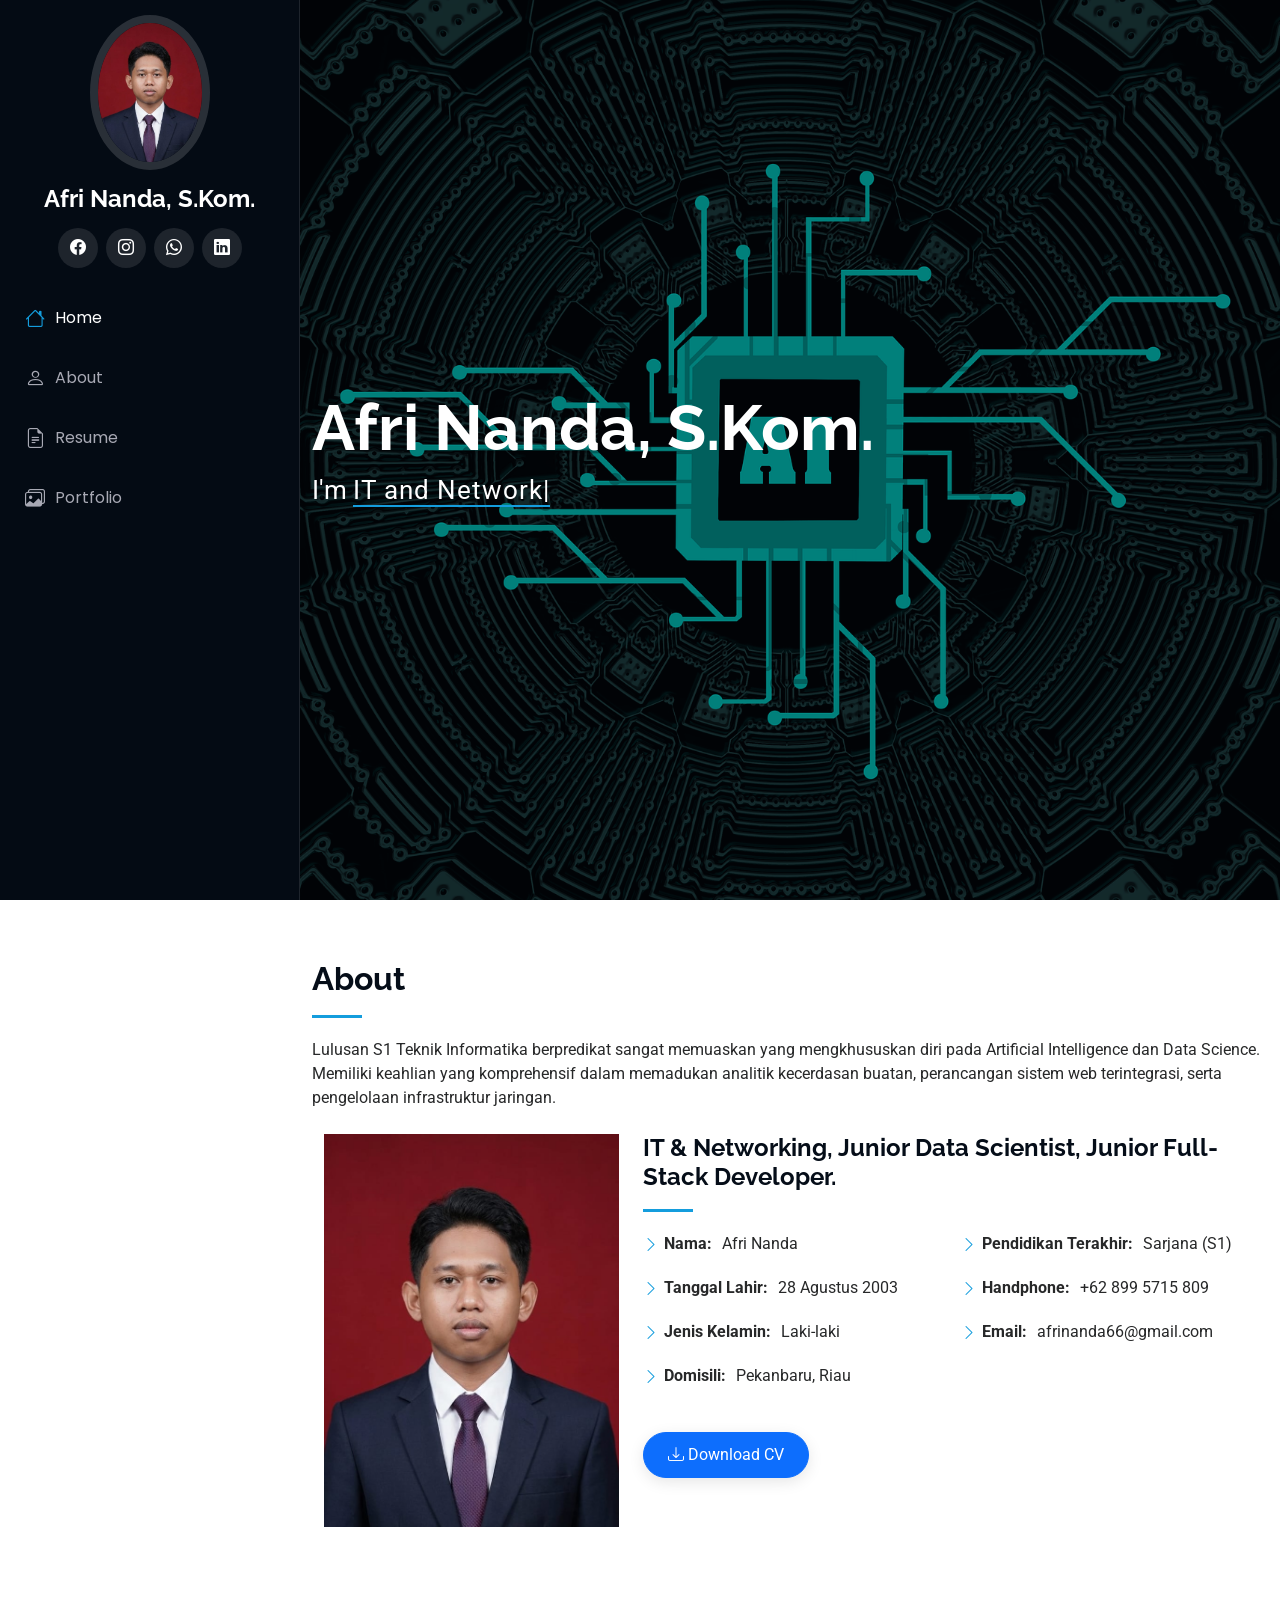
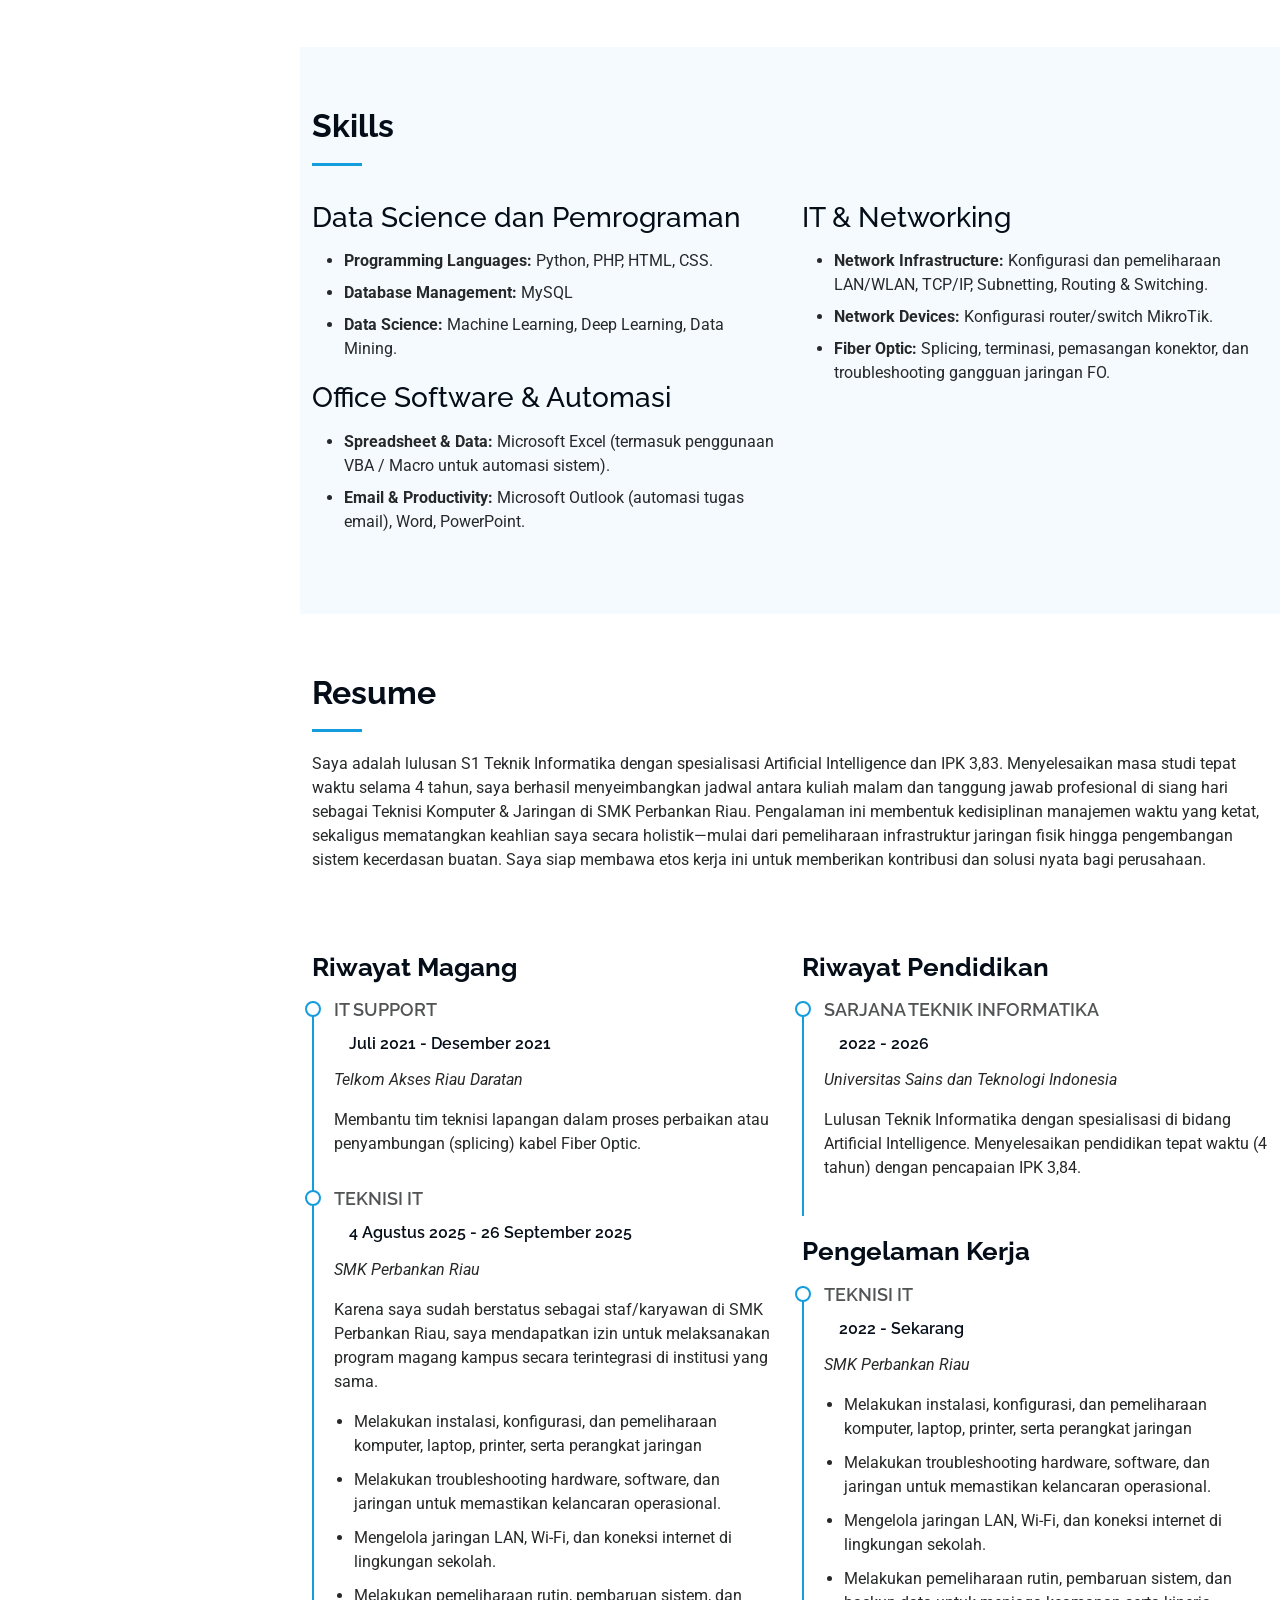
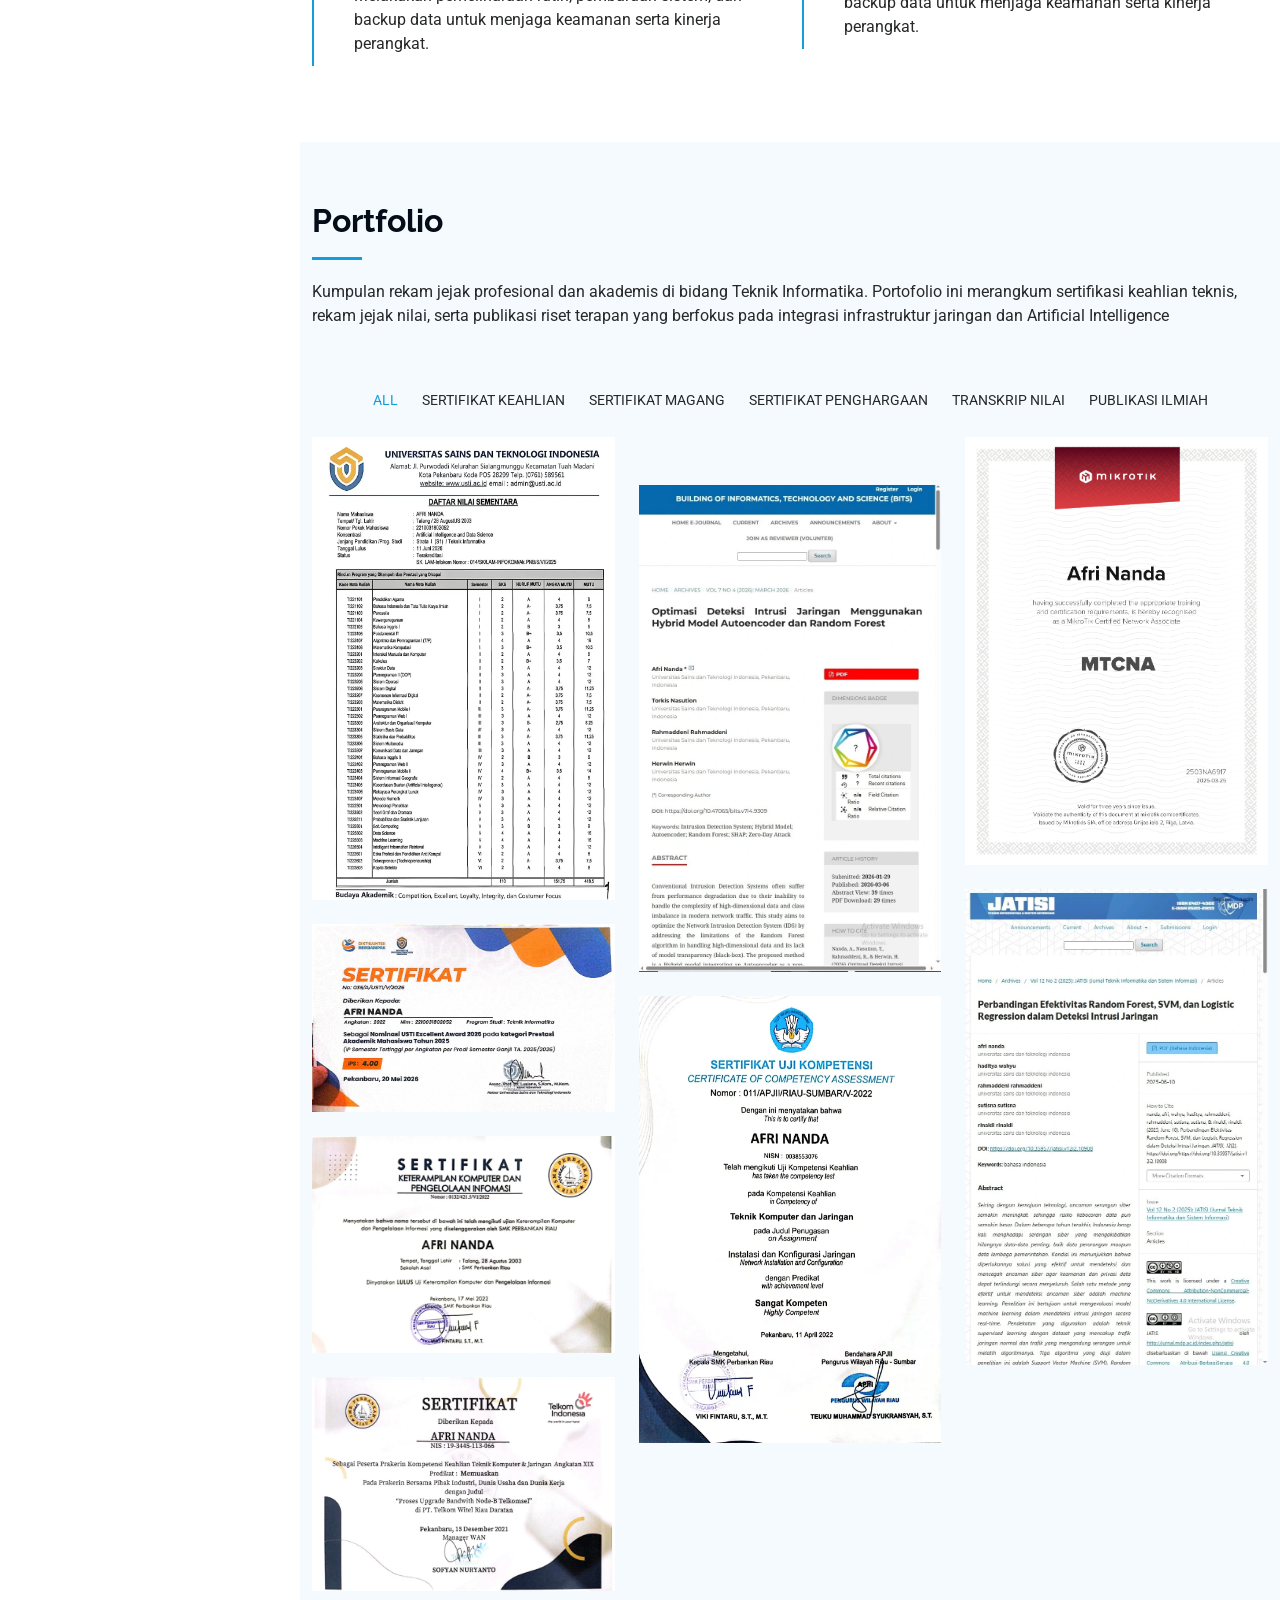
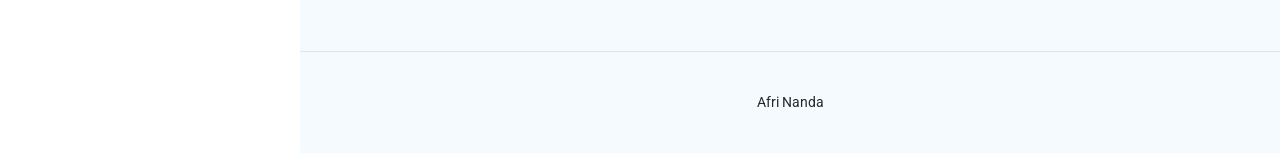
==== commit 604623b3: "Update index.html" ====
--- a/index.html
+++ b/index.html
@@ -290,6 +290,18 @@
 
             <div class="col-lg-4 col-md-6 portfolio-item isotope-item filter-keahlian">
               <div class="portfolio-content h-100">
+                <img src="assets/img/golang1.png" class="img-fluid" alt="">
+                <div class="portfolio-info">
+                  <h4>Sertifikat Keahlian</h4>
+                  <p>Sertifikat Golang</p>
+                  <a href="assets/img/golang1.png" data-gallery="portfolio-gallery-keahlian" class="glightbox preview-link"><i class="bi bi-zoom-in"></i></a>
+                  <a href="golang.html" title="More Details" class="details-link"><i class="bi bi-link-45deg"></i></a>
+                </div>
+              </div>
+            </div><!-- End Portfolio Item -->
+
+            <div class="col-lg-4 col-md-6 portfolio-item isotope-item filter-keahlian">
+              <div class="portfolio-content h-100">
                 <img src="assets/img/mtcna-1.png" class="img-fluid" alt="">
                 <div class="portfolio-info">
                   <h4>Sertifikat Keahlian</h4>
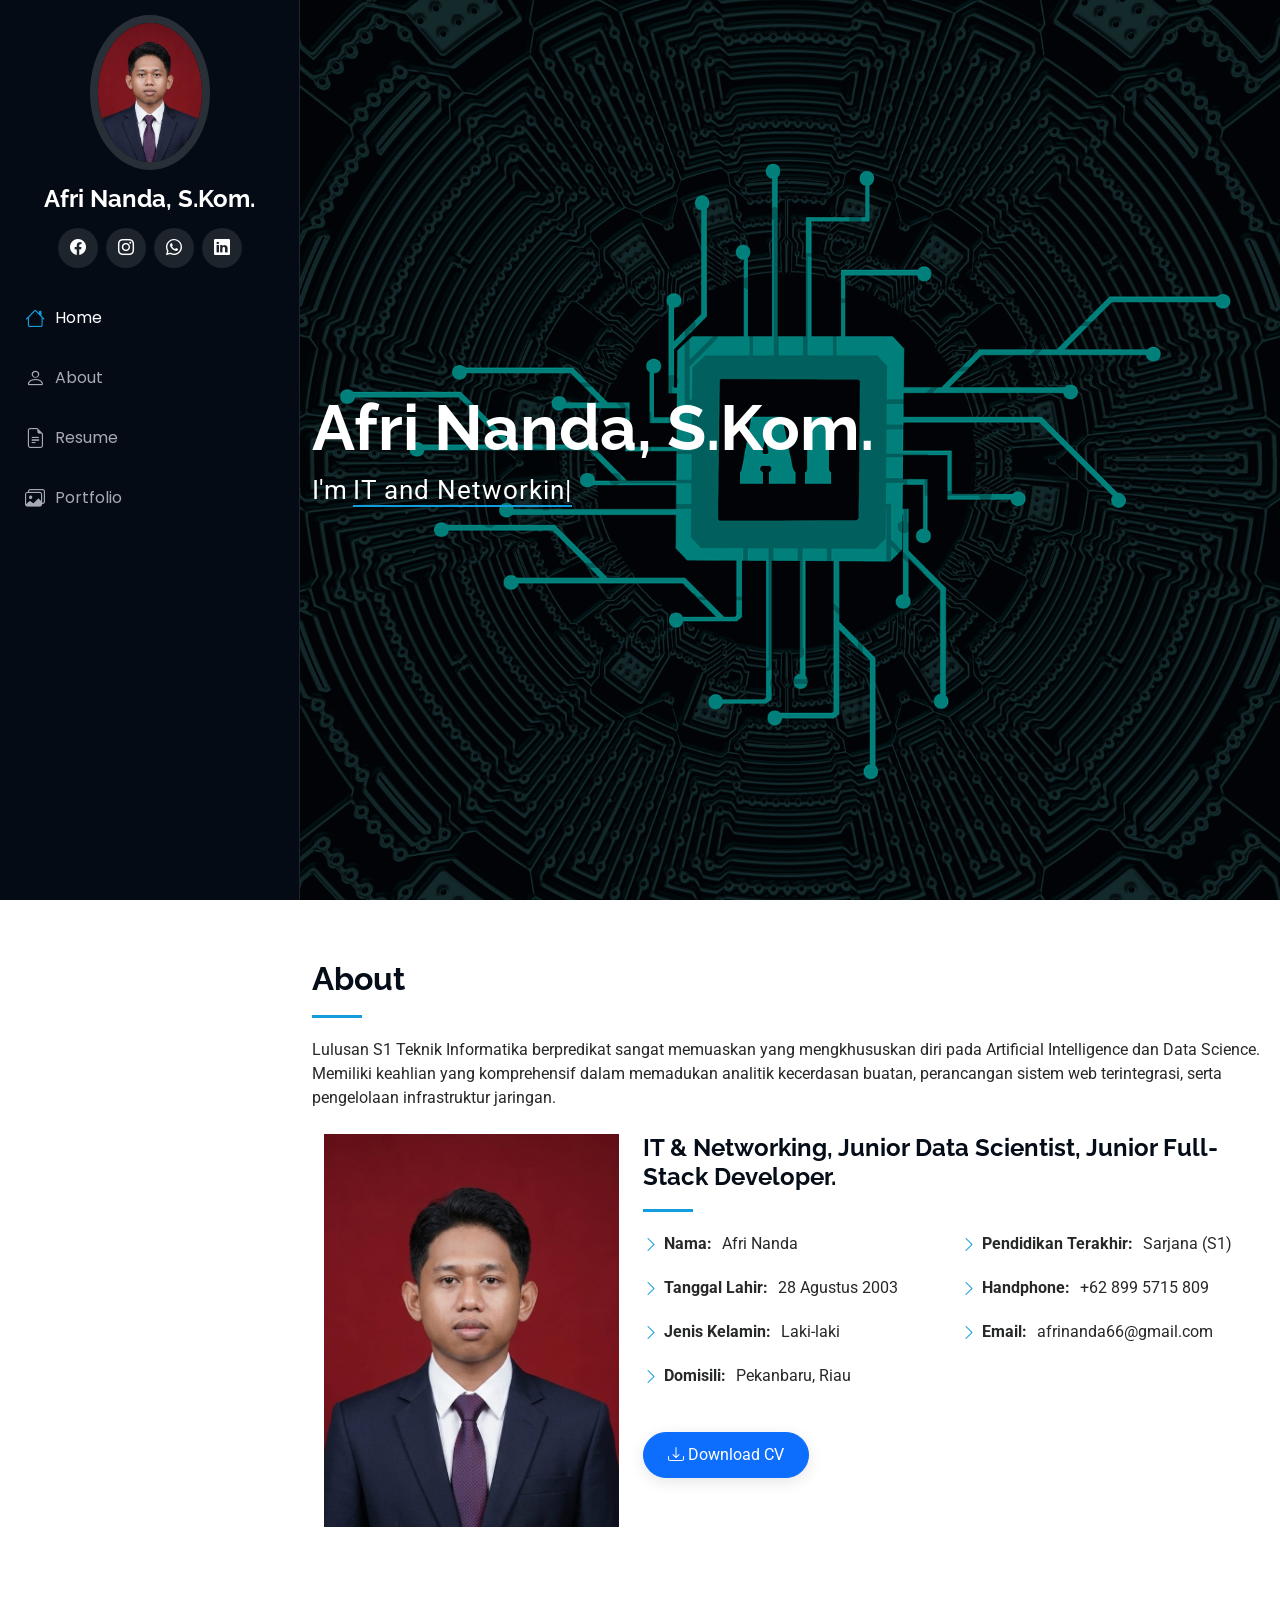
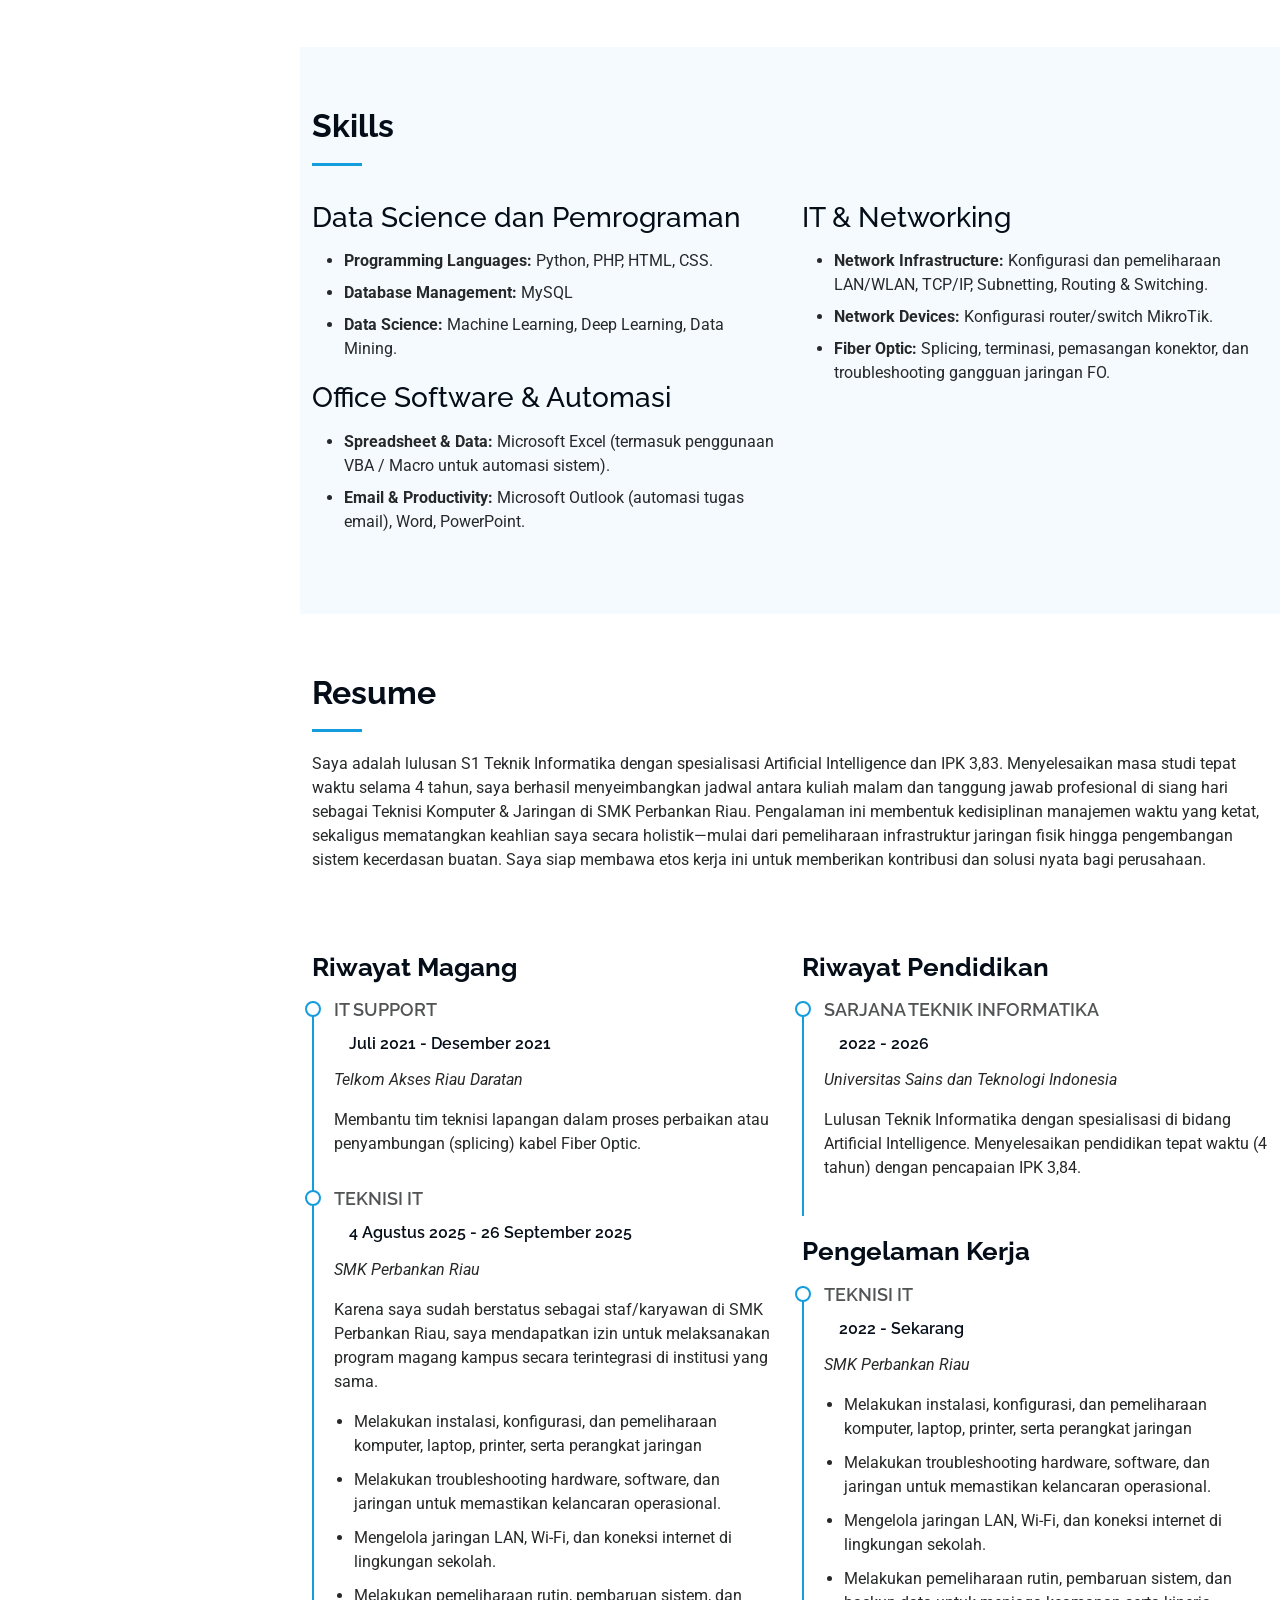
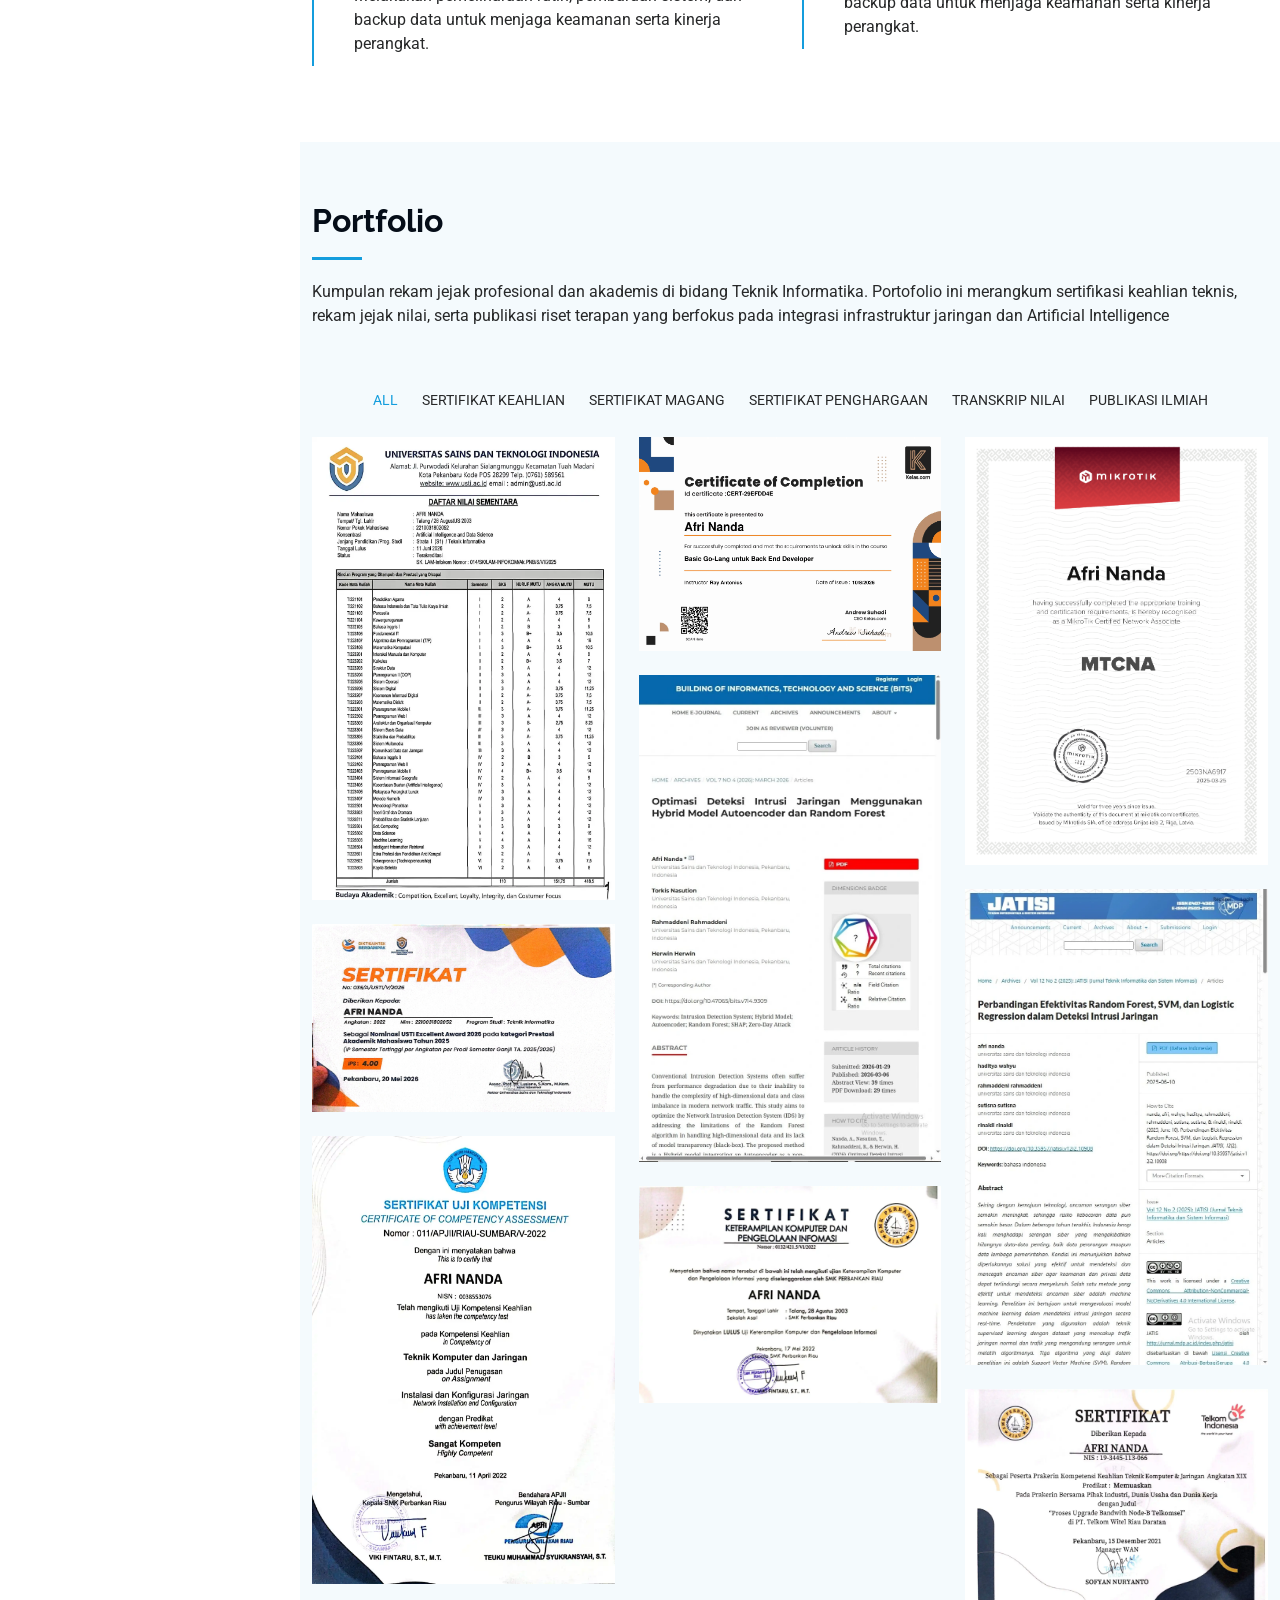
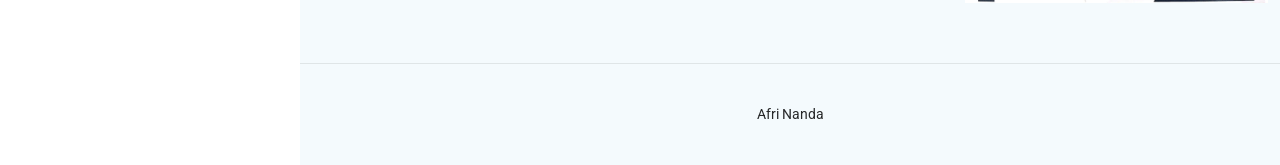
==== commit ab070b11: "Update index.html" ====
--- a/index.html
+++ b/index.html
@@ -290,11 +290,11 @@
 
             <div class="col-lg-4 col-md-6 portfolio-item isotope-item filter-keahlian">
               <div class="portfolio-content h-100">
-                <img src="assets/img/golang1.png" class="img-fluid" alt="">
+                <img src="assets/img/golang1.webp" class="img-fluid" alt="">
                 <div class="portfolio-info">
                   <h4>Sertifikat Keahlian</h4>
                   <p>Sertifikat Golang</p>
-                  <a href="assets/img/golang1.png" data-gallery="portfolio-gallery-keahlian" class="glightbox preview-link"><i class="bi bi-zoom-in"></i></a>
+                  <a href="assets/img/golang1.webp" data-gallery="portfolio-gallery-keahlian" class="glightbox preview-link"><i class="bi bi-zoom-in"></i></a>
                   <a href="golang.html" title="More Details" class="details-link"><i class="bi bi-link-45deg"></i></a>
                 </div>
               </div>
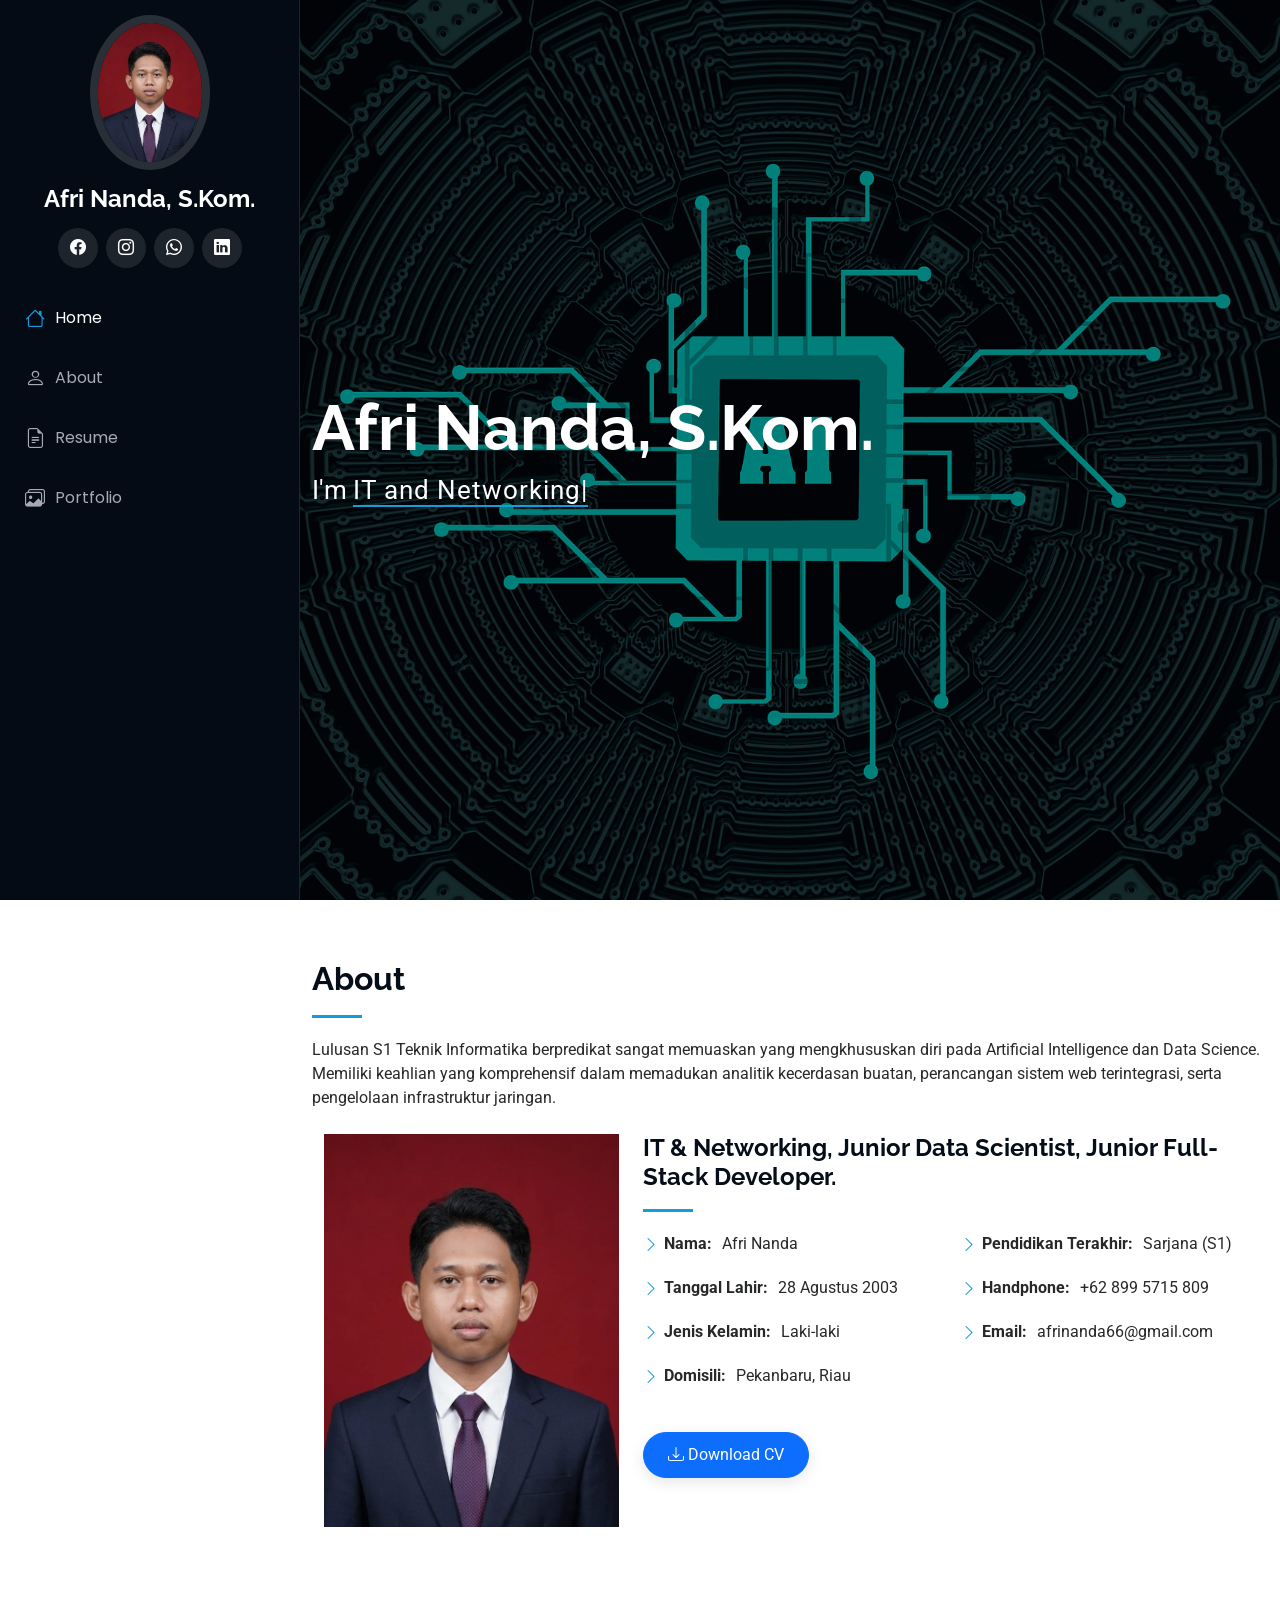
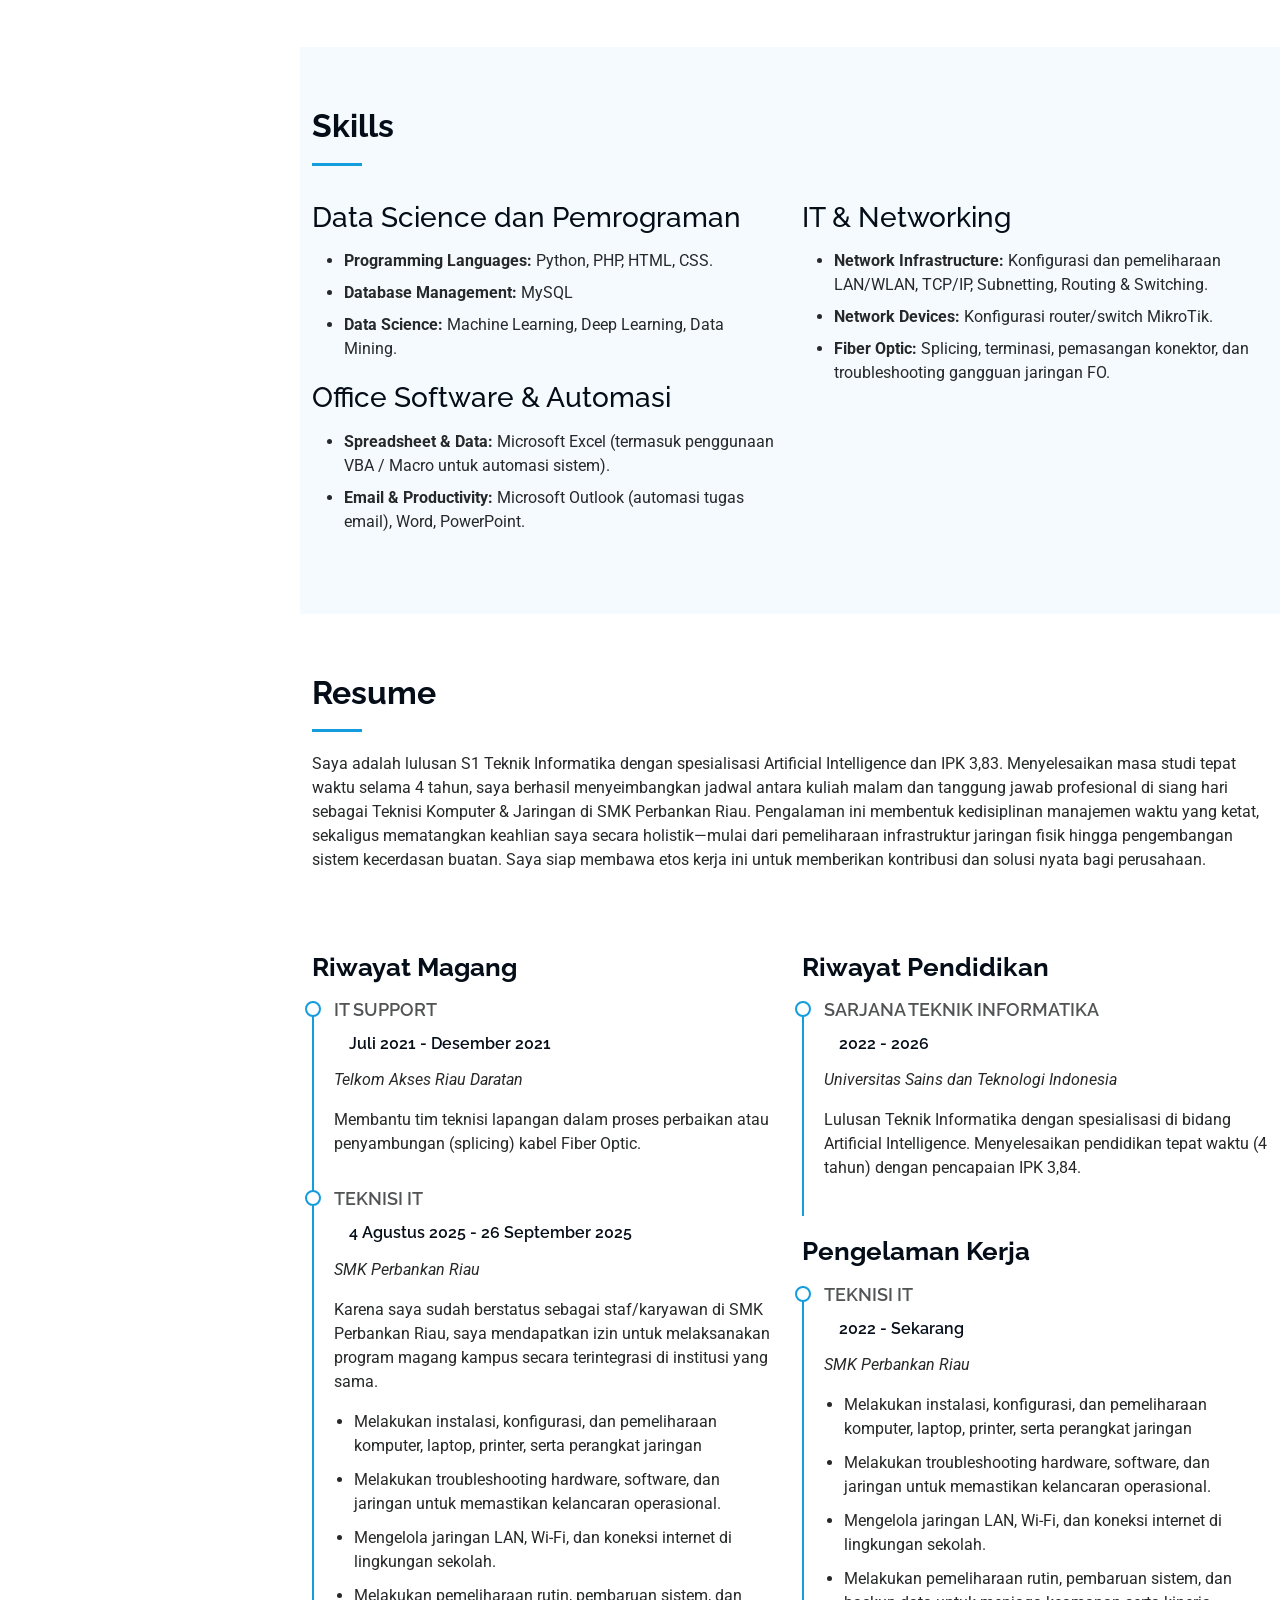
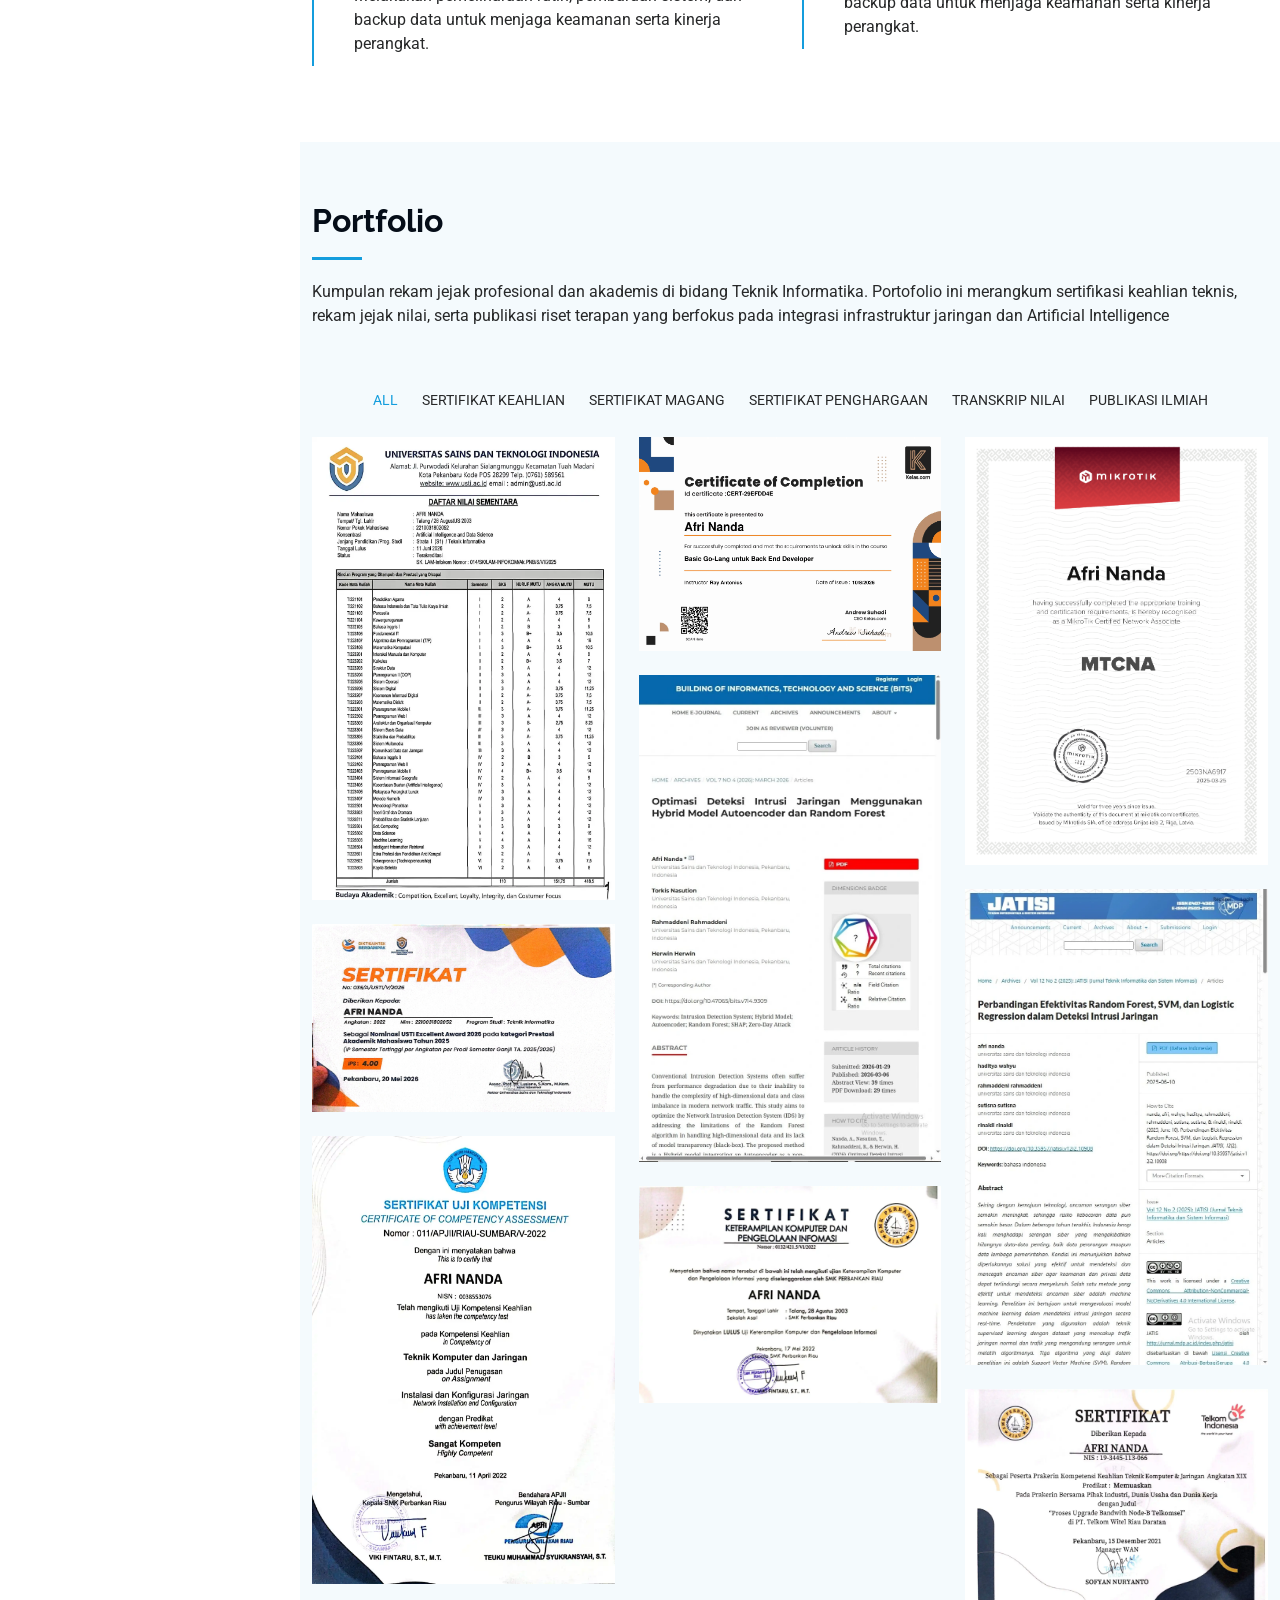
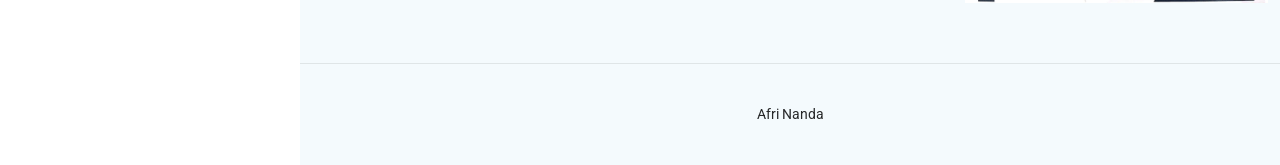
==== commit 8570a239: "Update Instagram link to a placeholder" ====
--- a/index.html
+++ b/index.html
@@ -53,7 +53,7 @@
 
     <div class="social-links text-center">
       <a href="https://www.facebook.com/share/1EGWge7g87/" class="facebook"><i class="bi bi-facebook"></i></a>
-      <a href="https://www.instagram.com/yahahahhaa__" class="instagram"><i class="bi bi-instagram"></i></a>
+      <a href="#" class="instagram"><i class="bi bi-instagram"></i></a>
       <a href="https://wa.me/628995715809" class="whatsapp"><i class="bi bi-whatsapp"></i></a>
       <a href="https://www.linkedin.com/in/afri-nanda-6729a934a" class="linkedin"><i class="bi bi-linkedin"></i></a>
     </div>
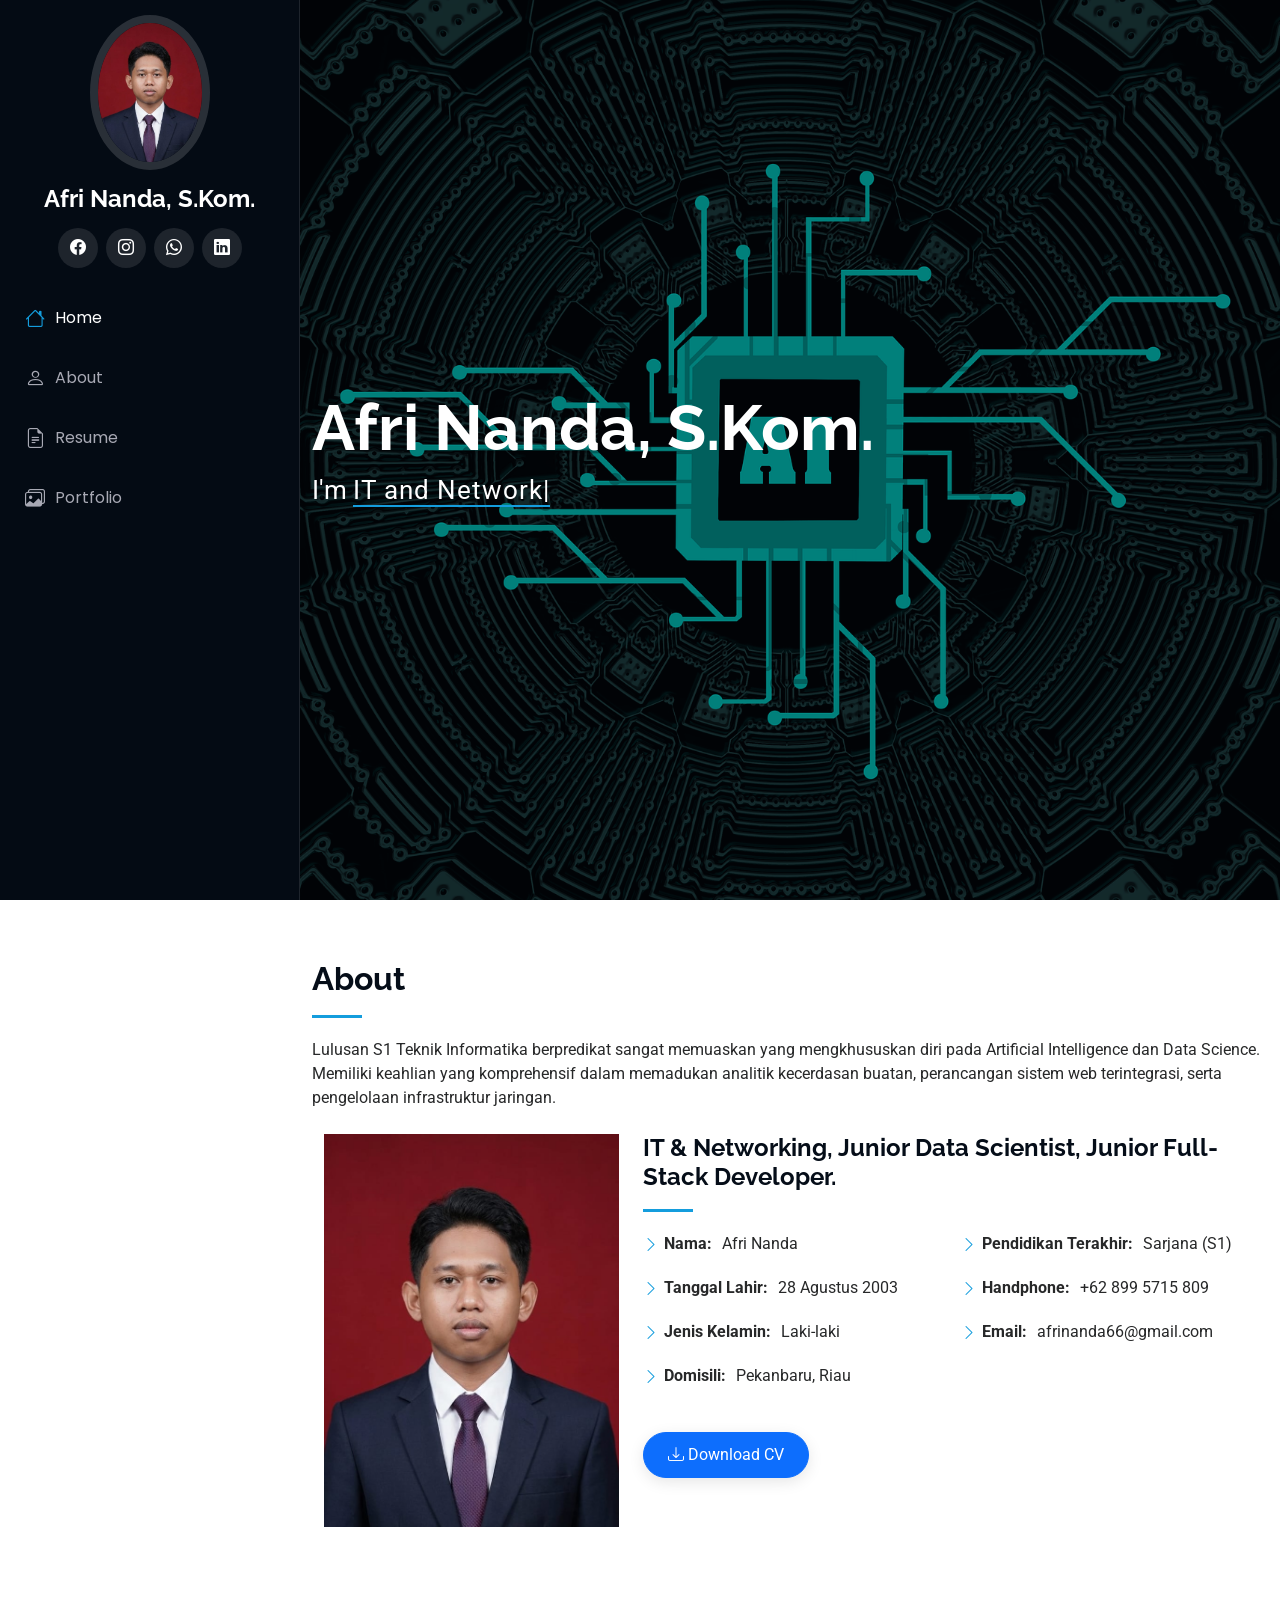
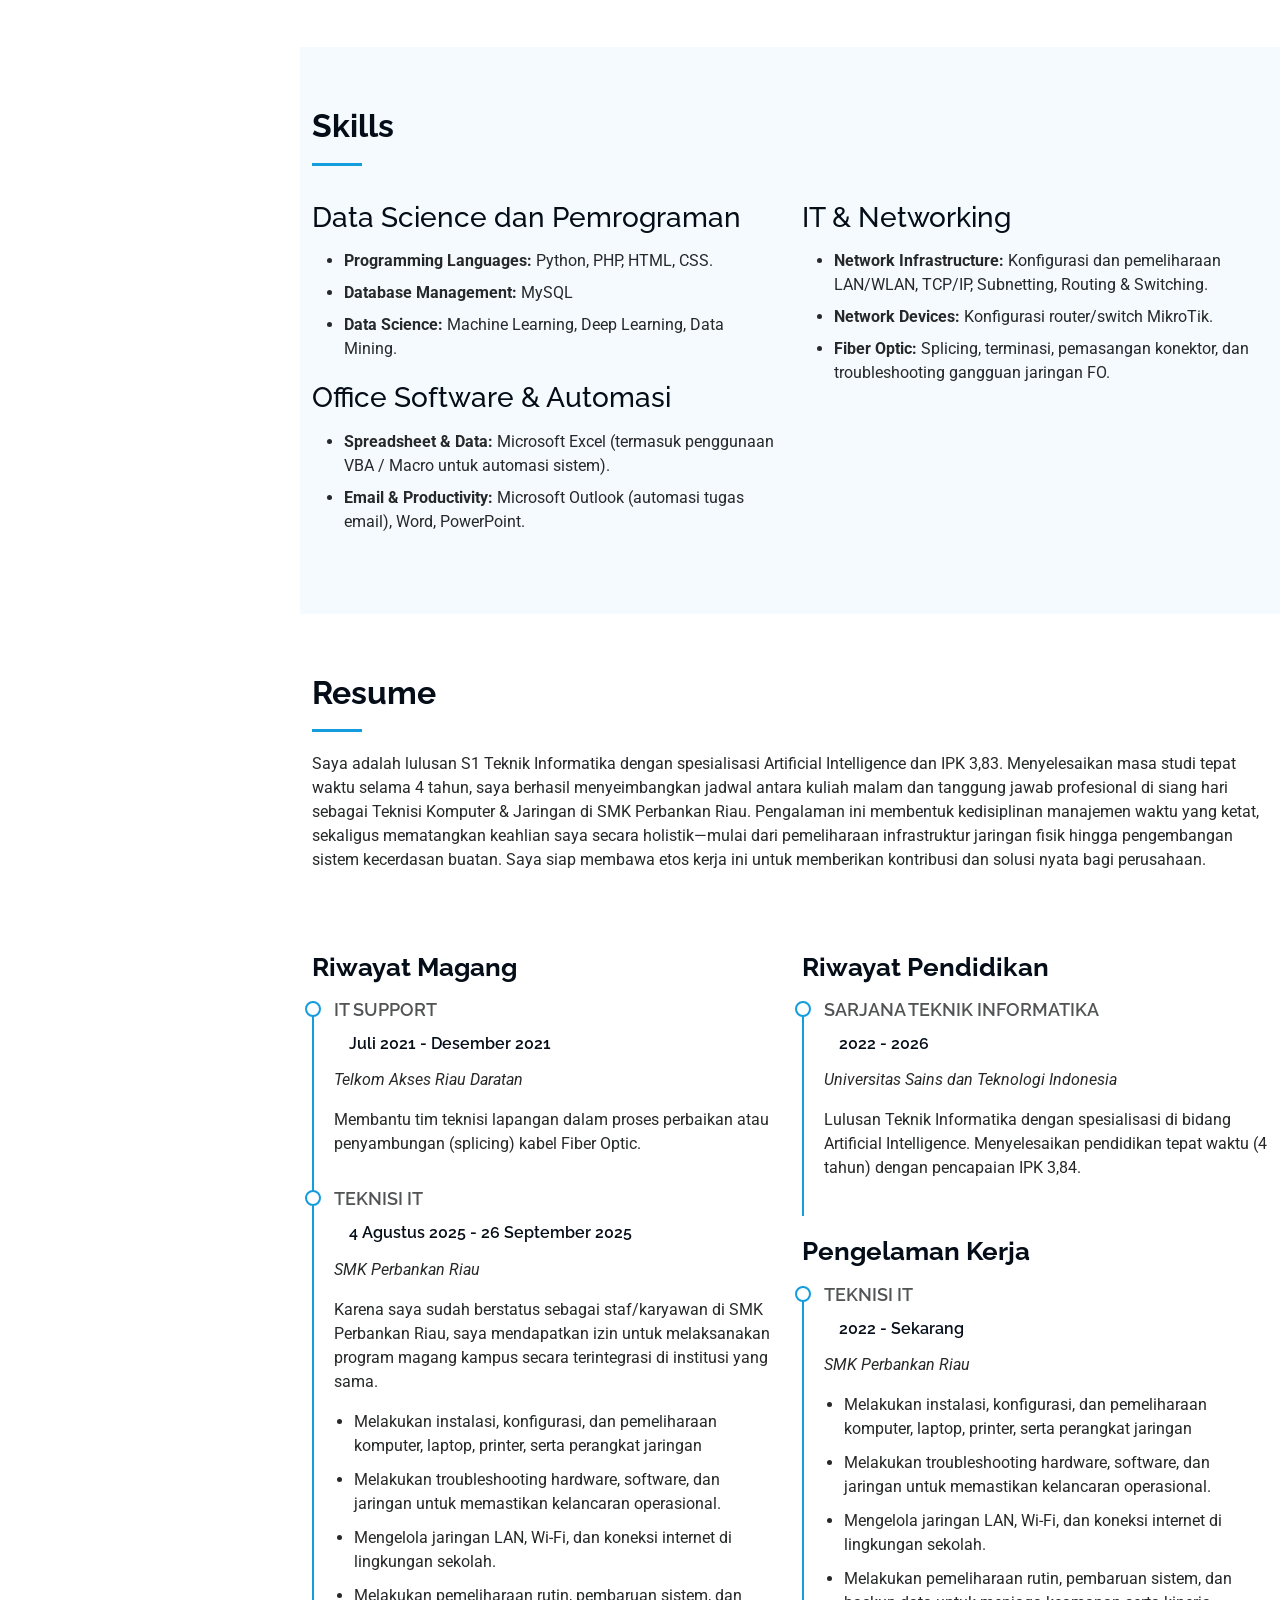
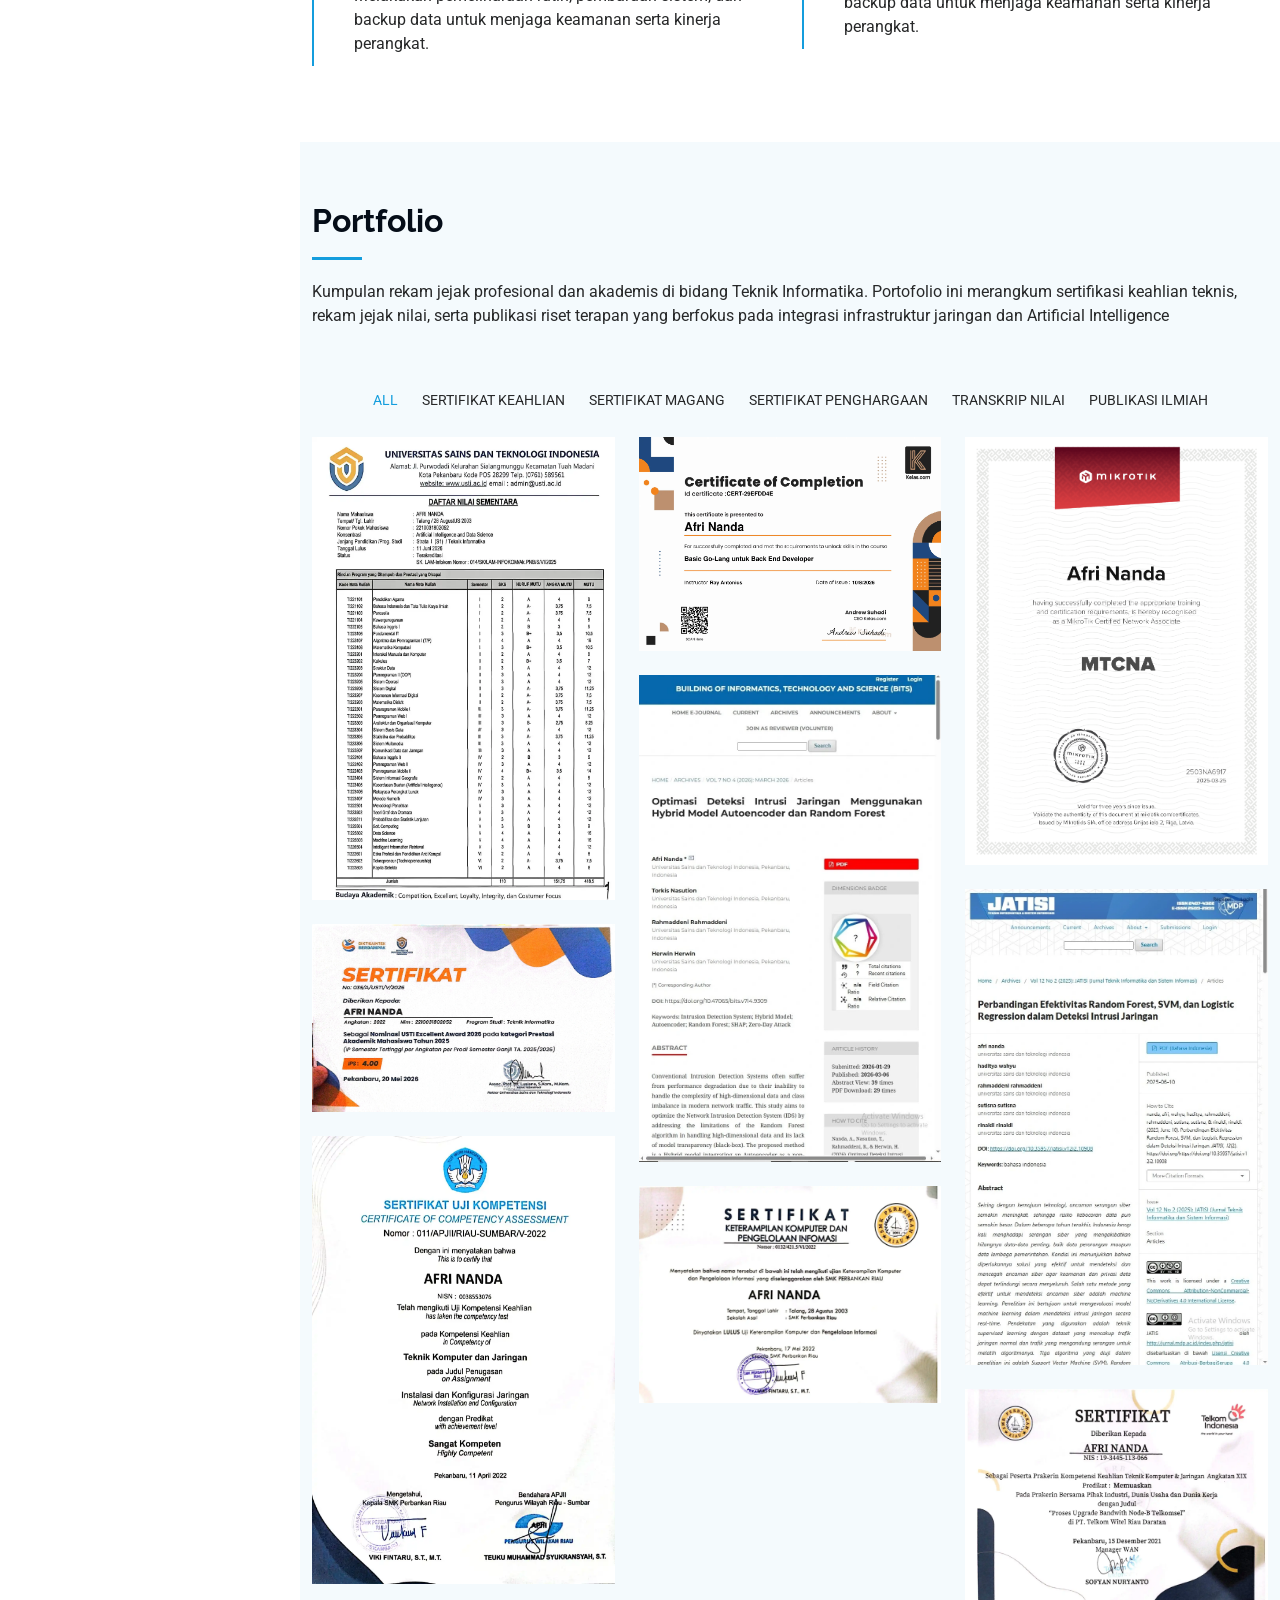
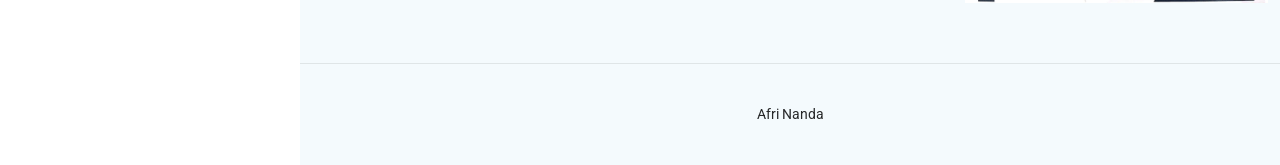
==== commit da41807c: "Update index.html" ====
--- a/index.html
+++ b/index.html
@@ -52,7 +52,7 @@
     </a>
 
     <div class="social-links text-center">
-      <a href="https://www.facebook.com/share/1EGWge7g87/" class="facebook"><i class="bi bi-facebook"></i></a>
+      <a href="#" class="facebook"><i class="bi bi-facebook"></i></a>
       <a href="#" class="instagram"><i class="bi bi-instagram"></i></a>
       <a href="https://wa.me/628995715809" class="whatsapp"><i class="bi bi-whatsapp"></i></a>
       <a href="https://www.linkedin.com/in/afri-nanda-6729a934a" class="linkedin"><i class="bi bi-linkedin"></i></a>
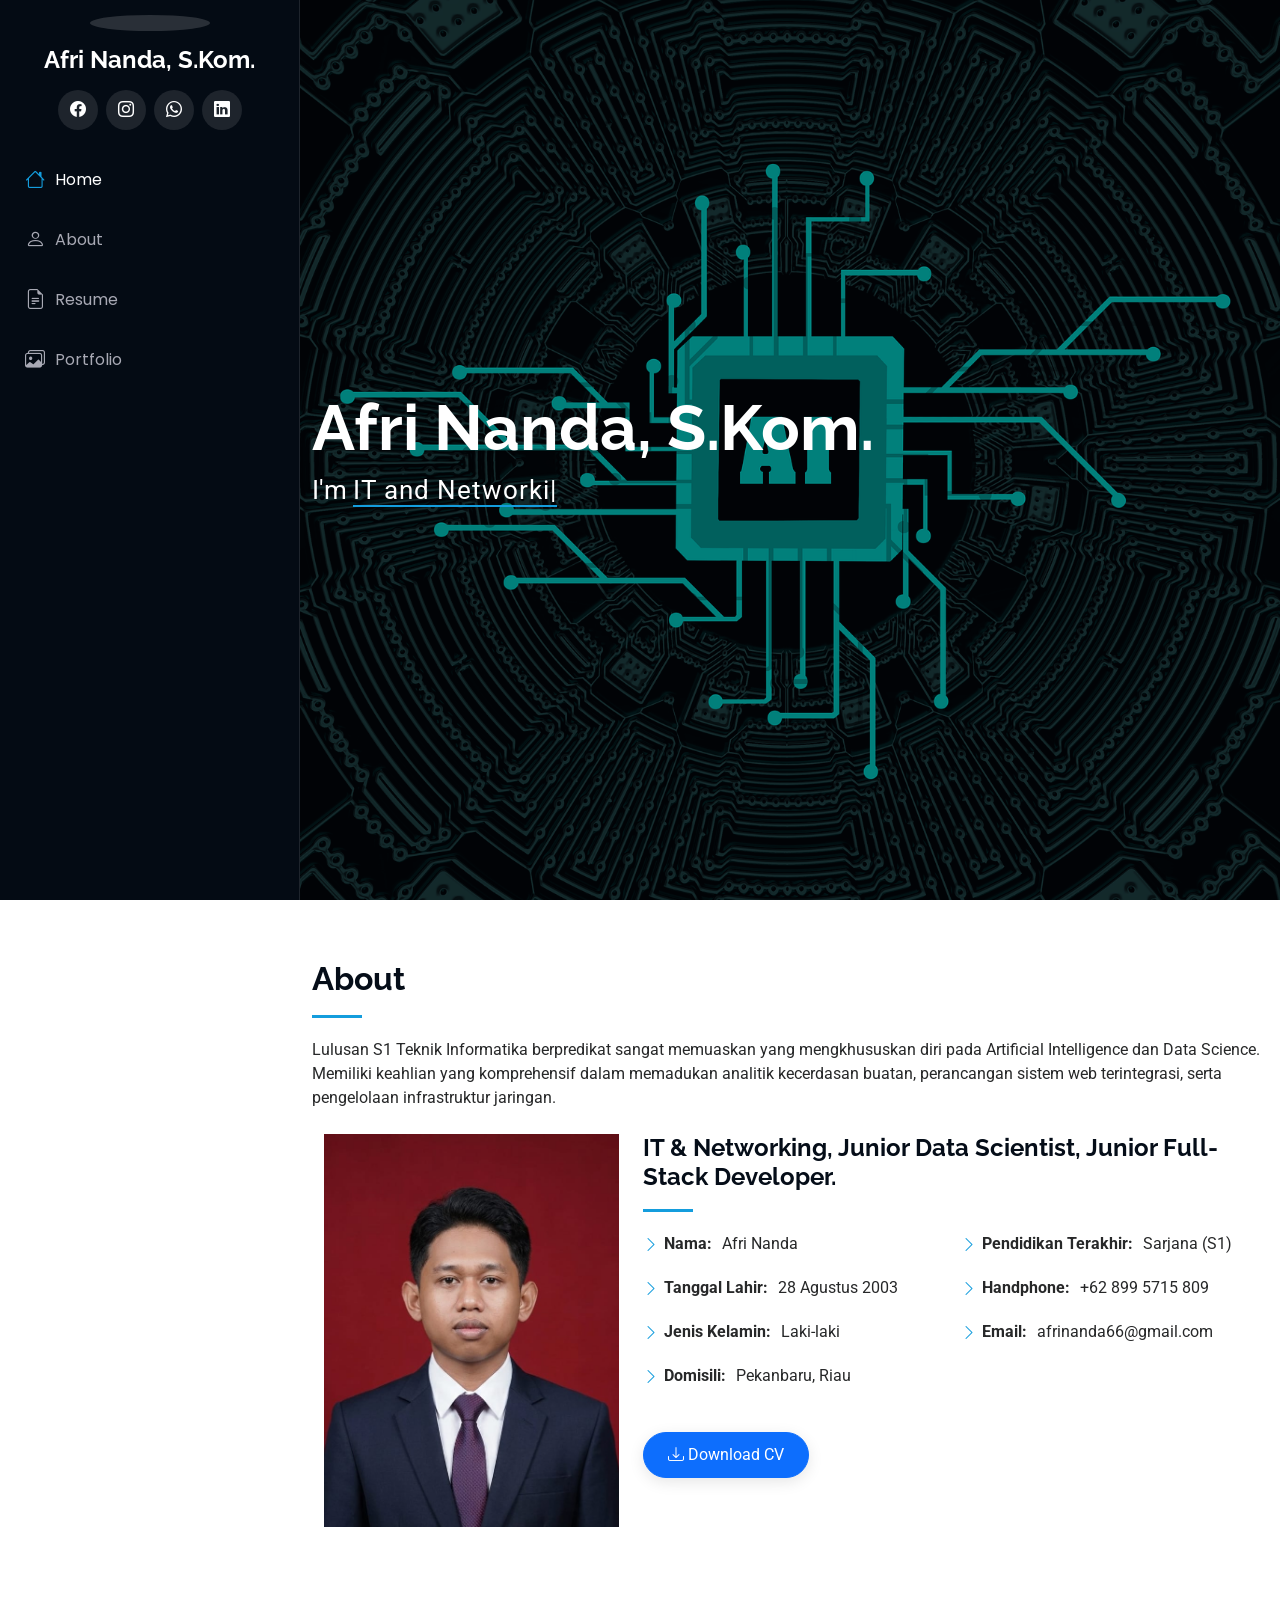
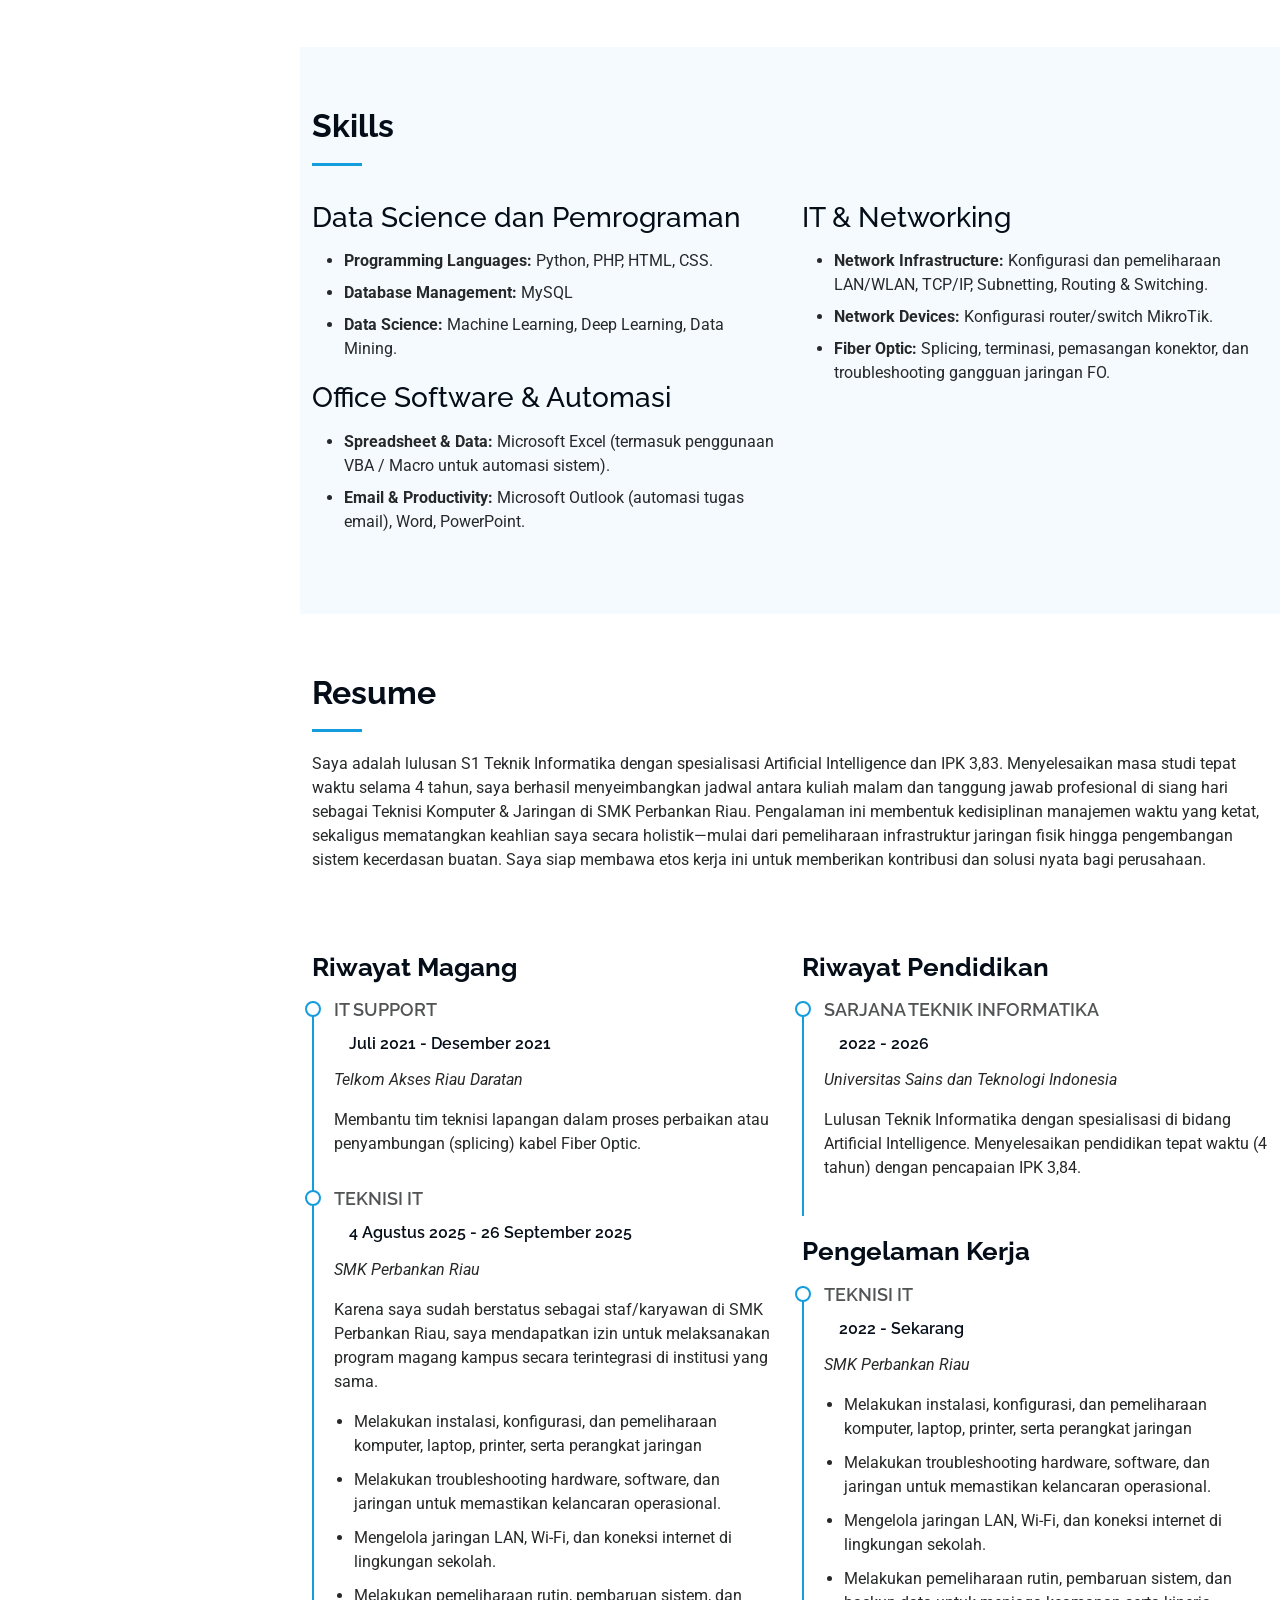
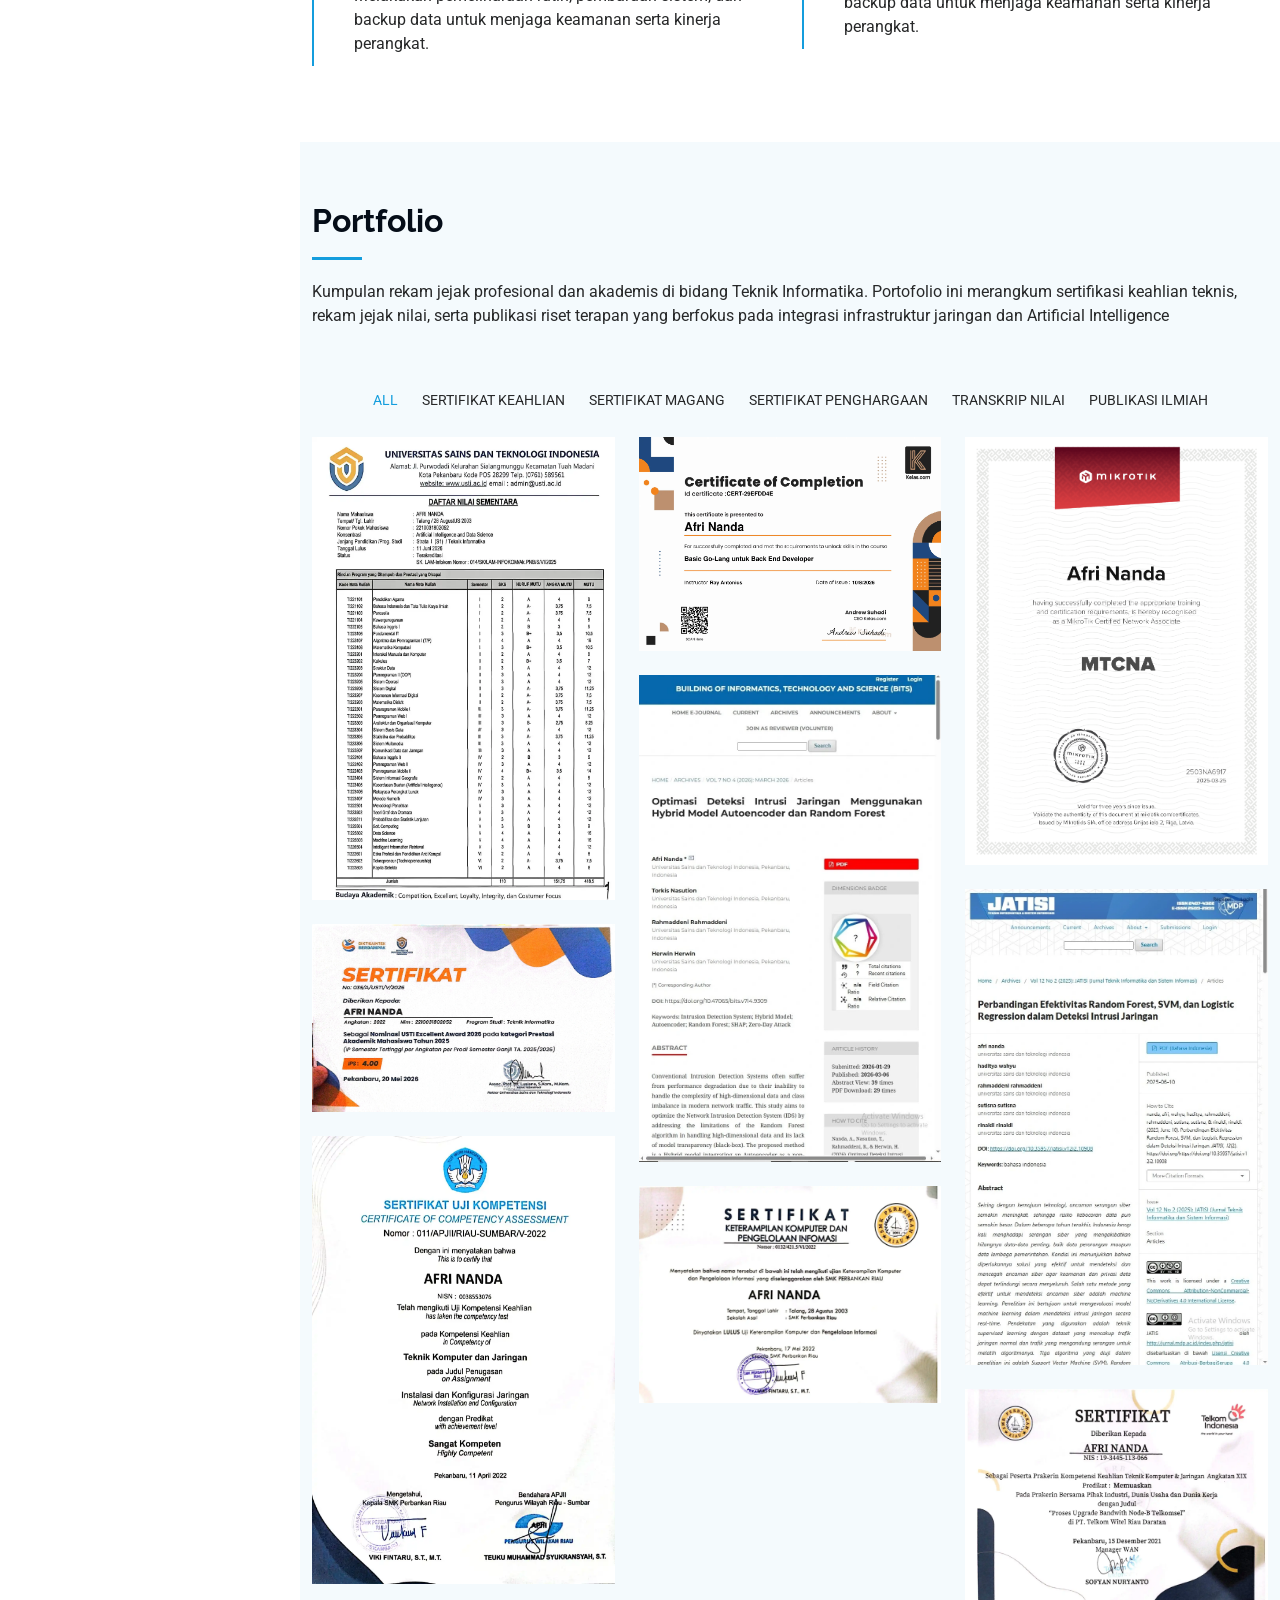
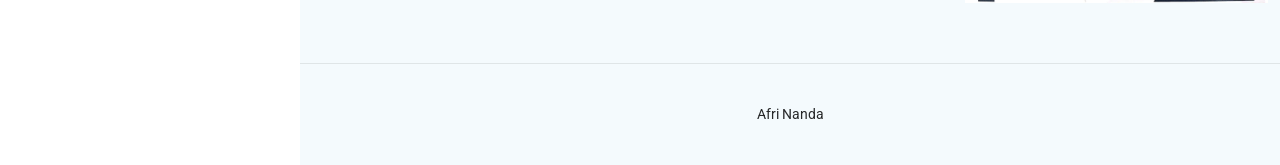
==== commit 42e5233e: "Update index.html" ====
--- a/index.html
+++ b/index.html
@@ -42,7 +42,7 @@
     <i class="header-toggle d-xl-none bi bi-list"></i>
 
     <div class="profile-img">
-      <img src="assets/img/profil.jpeg" alt="" class="img-fluid rounded-circle">
+      <img src="assets/img/profil1.jpeg" alt="" class="img-fluid rounded-circle">
     </div>
 
     <a href="index.html" class="logo d-flex align-items-center justify-content-center">
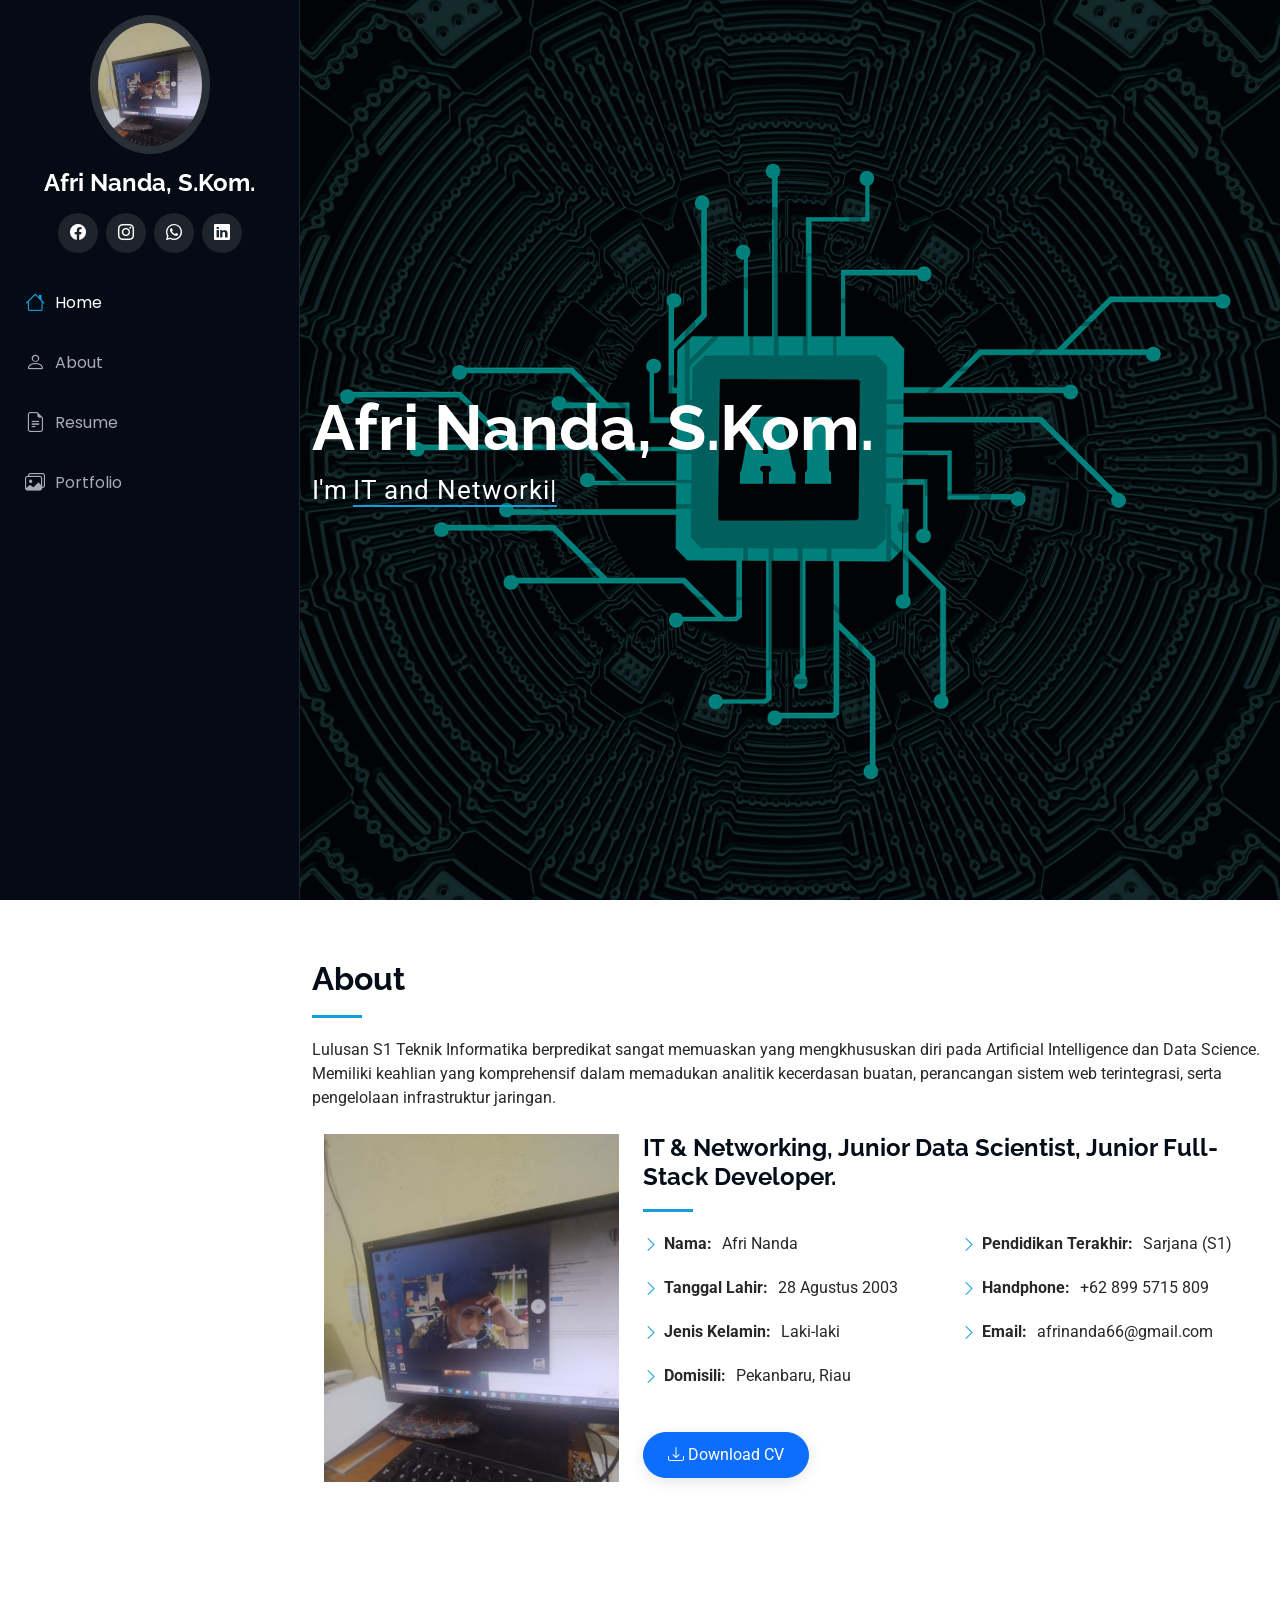
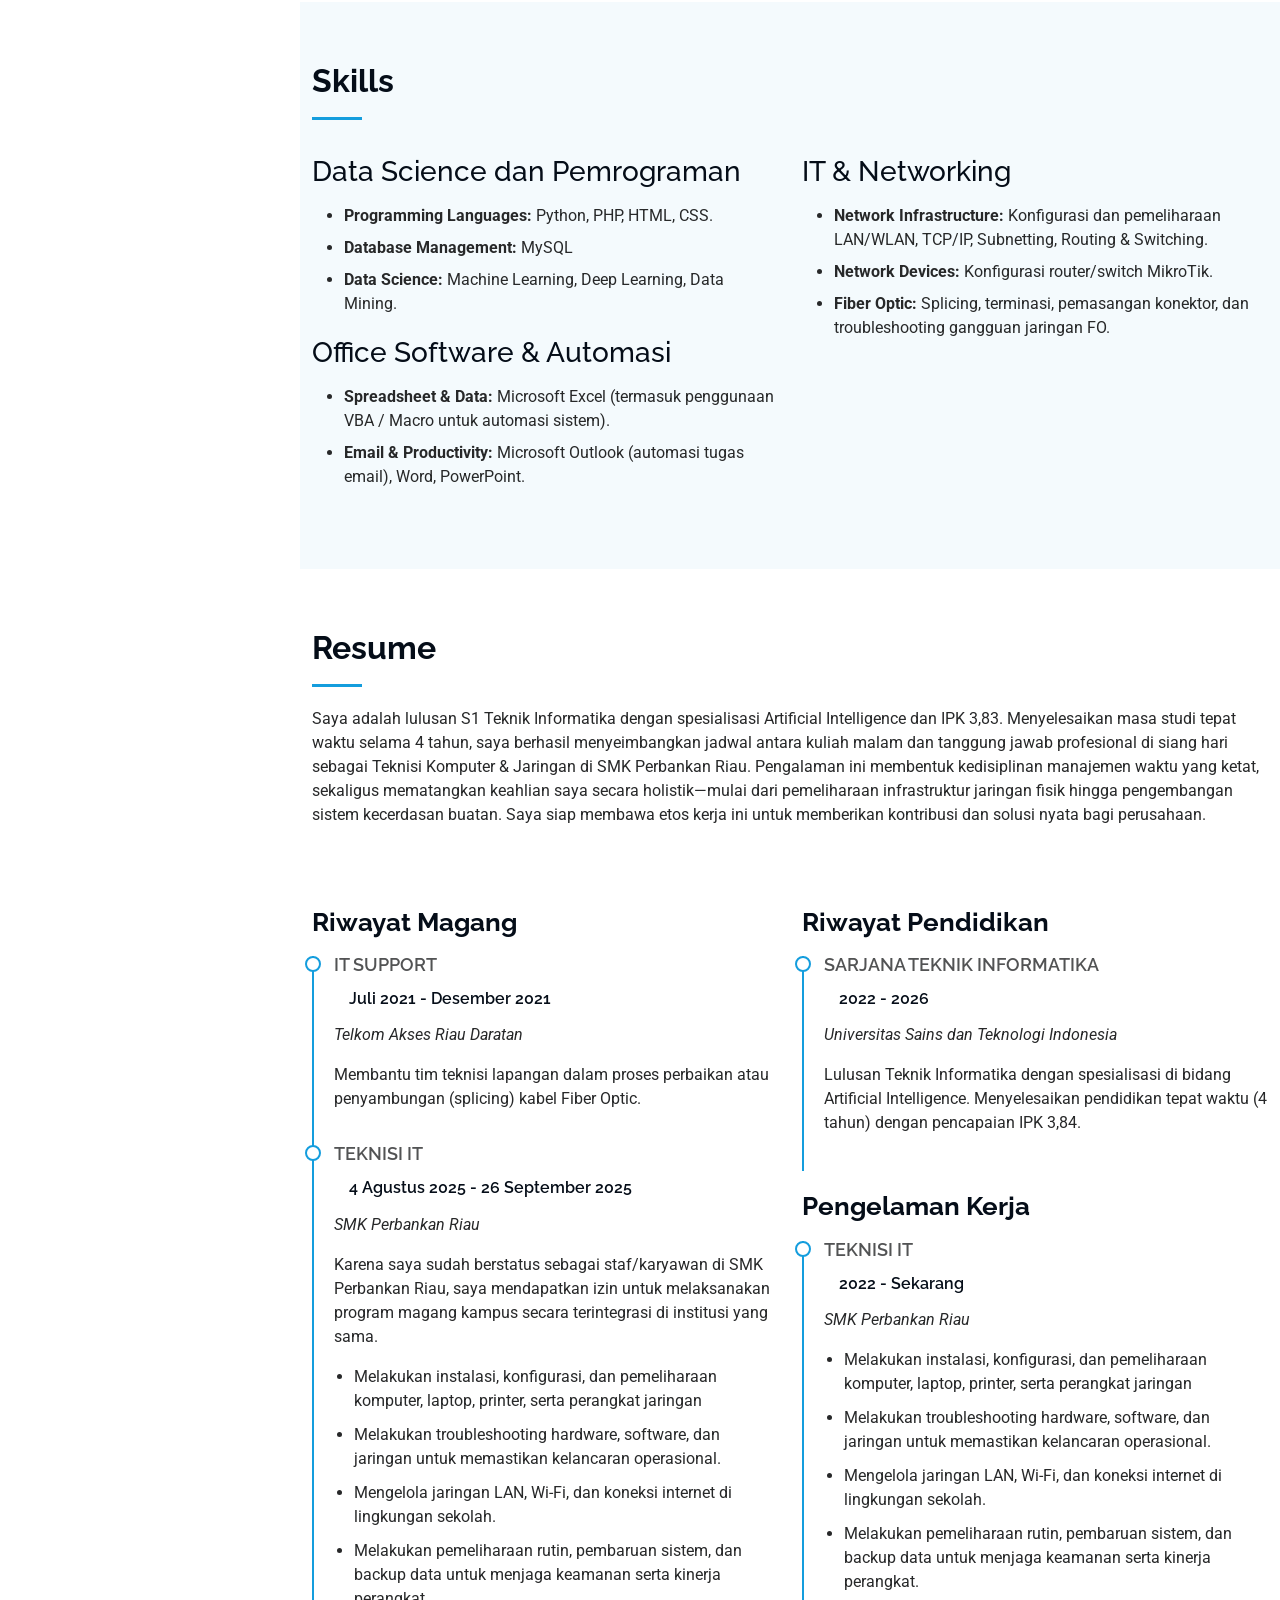
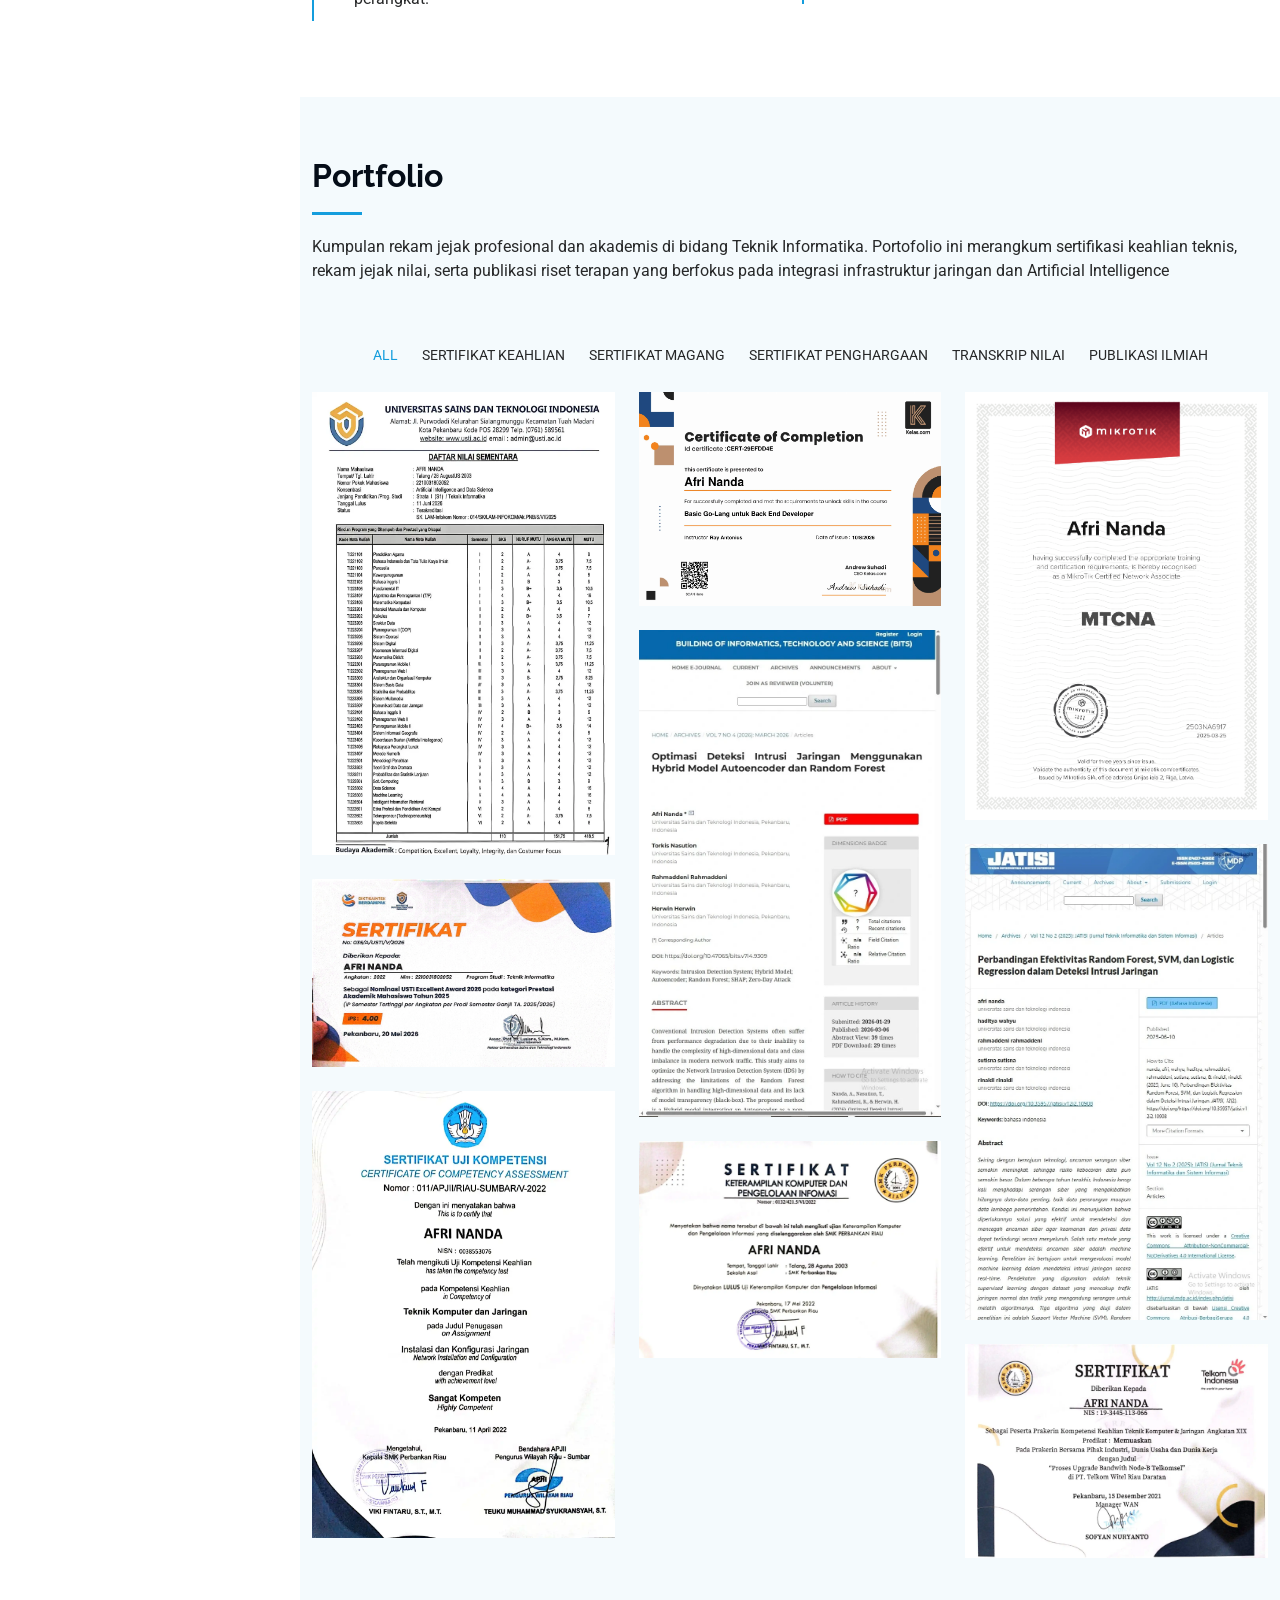
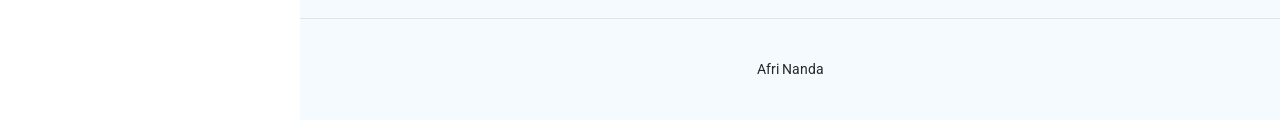
==== commit be183720: "Update index.html" ====
--- a/index.html
+++ b/index.html
@@ -96,7 +96,7 @@
 
         <div class="row gy-4 justify-content-center">
           <div class="col-lg-4">
-            <img src="assets/img/profil.jpeg" class="img-fluid" alt="">
+            <img src="assets/img/profil1.jpeg" class="img-fluid" alt="">
           </div>
           <div class="col-lg-8 content">
             <h2>IT & Networking, Junior Data Scientist, Junior Full-Stack Developer.</h2>
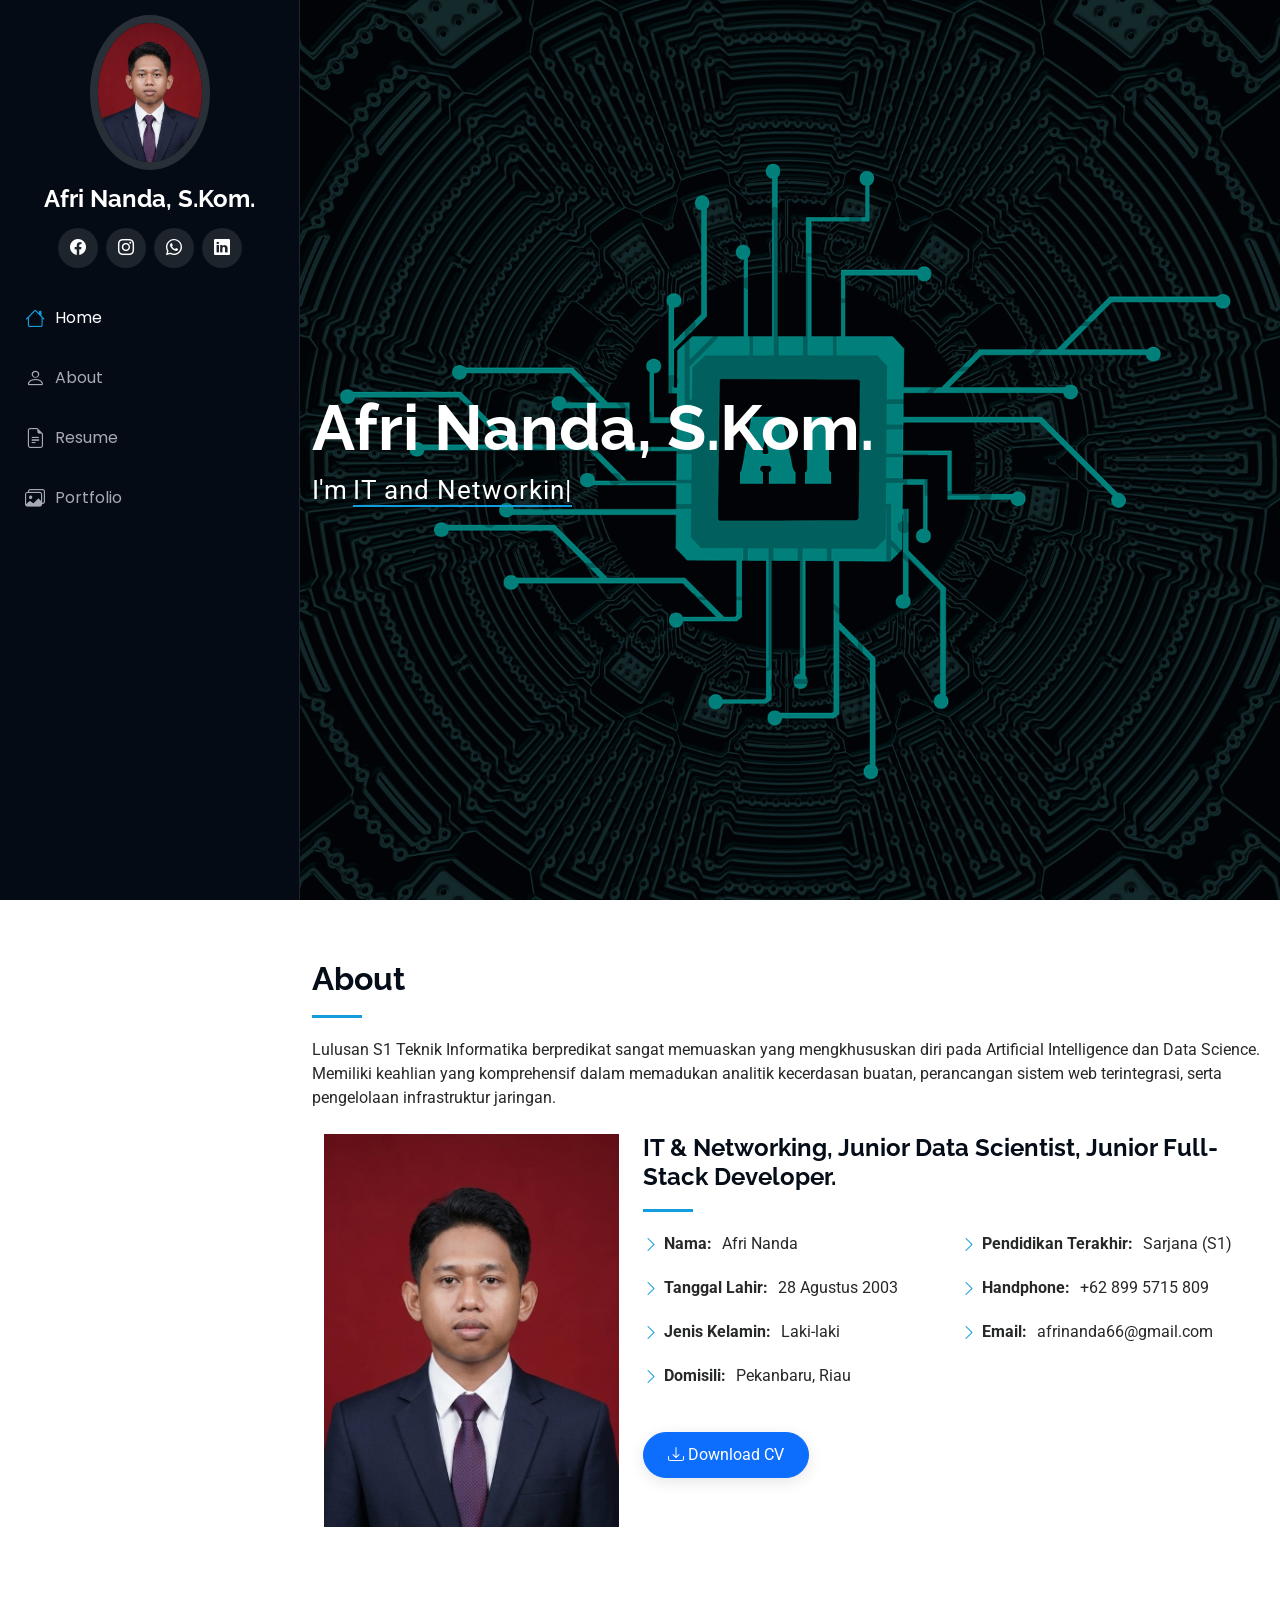
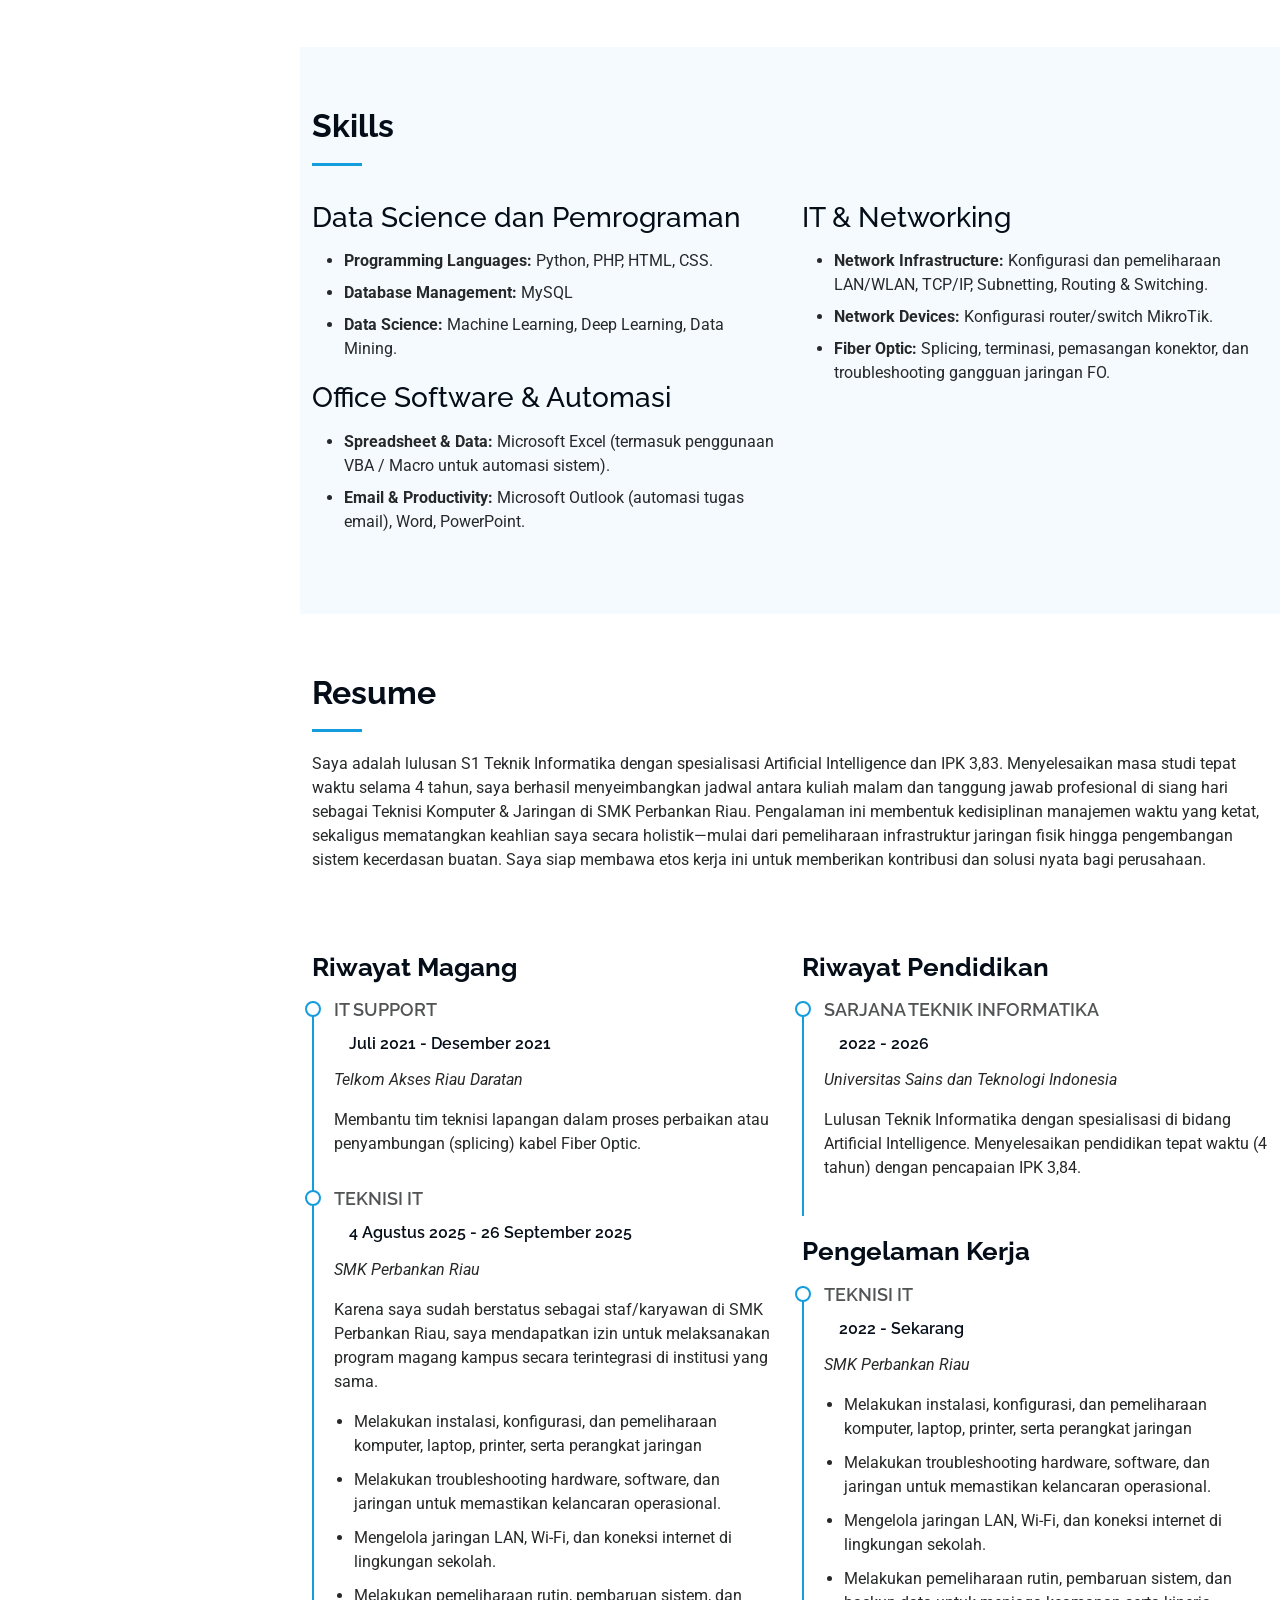
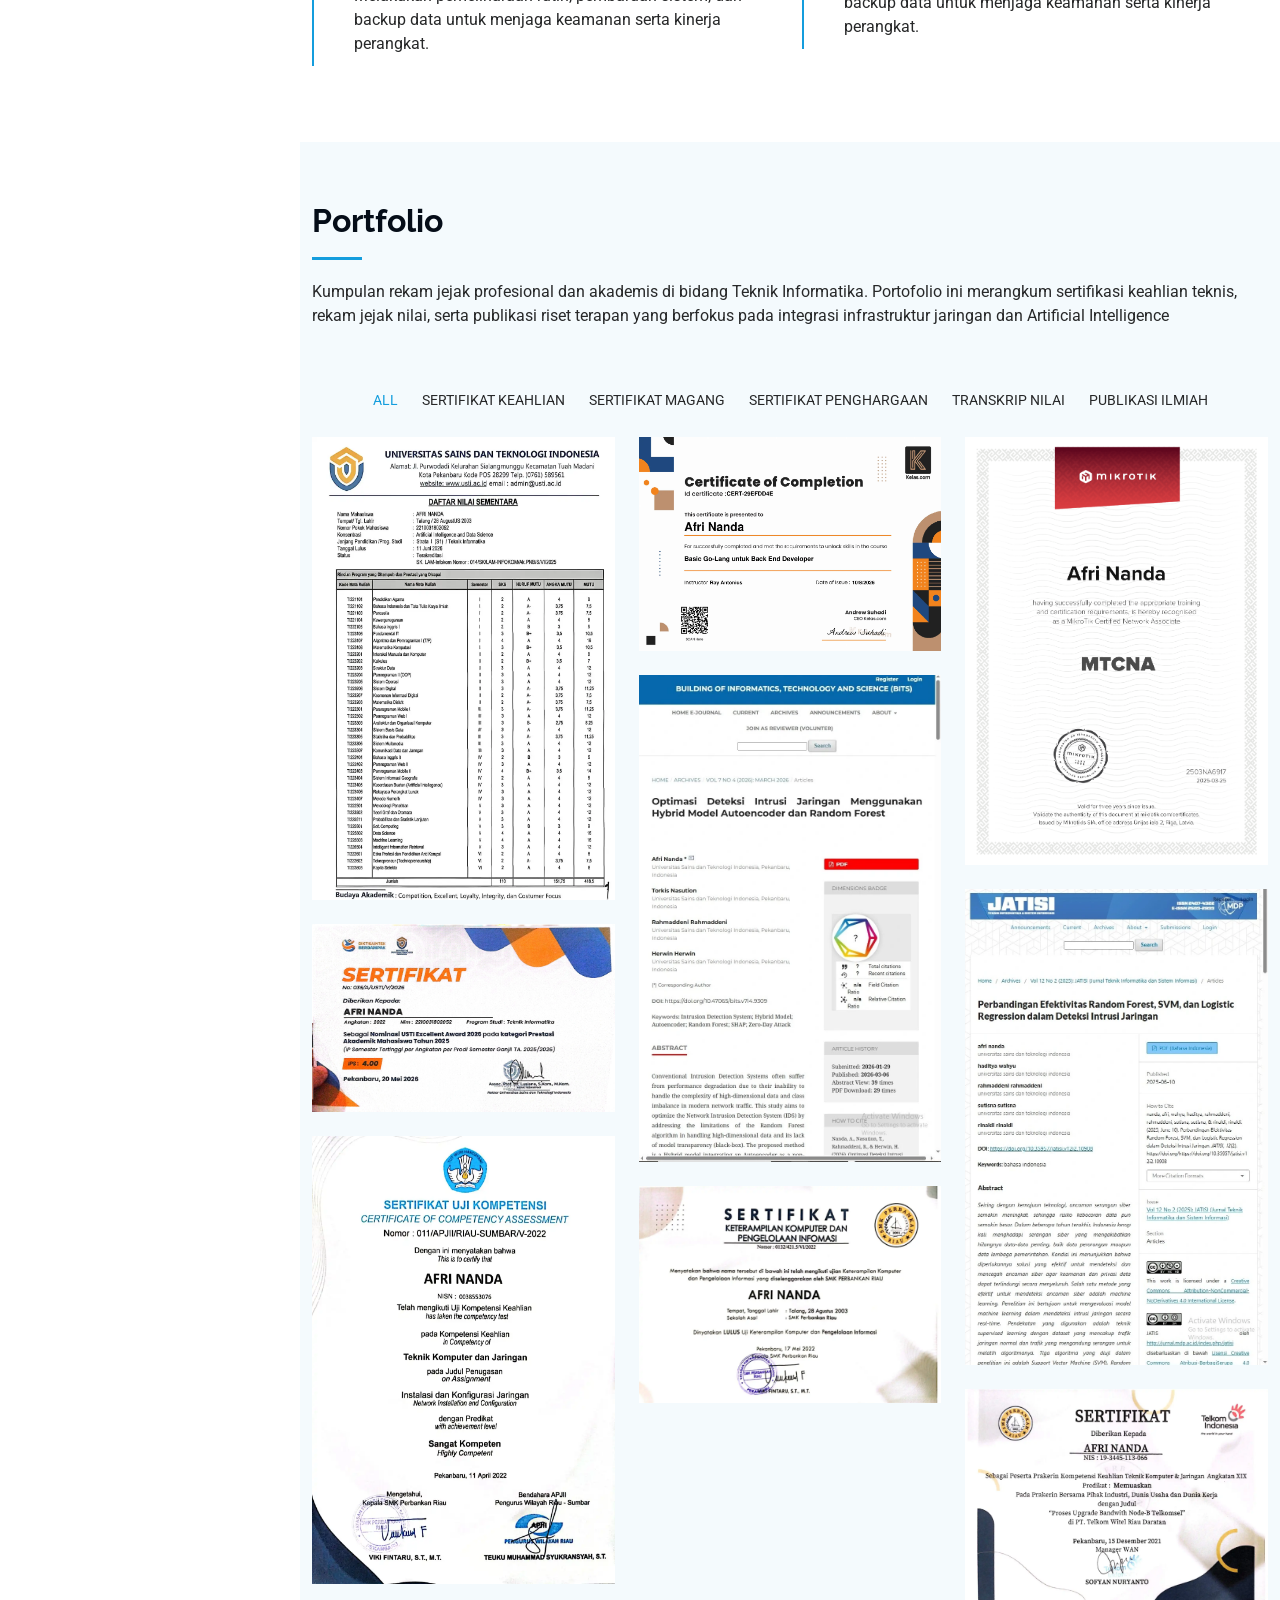
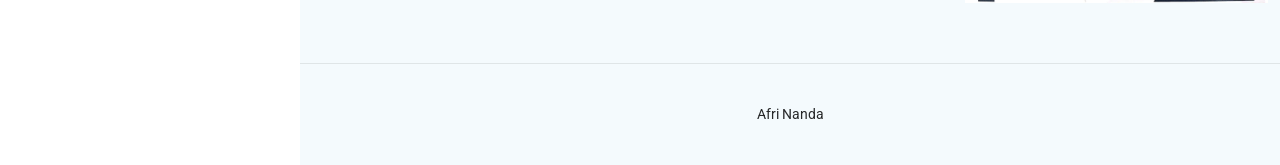
==== commit b4a61fdc: "Update profile image and remove template comments" ====
--- a/index.html
+++ b/index.html
@@ -27,13 +27,6 @@
   <!-- Main CSS File -->
   <link href="assets/css/main.css" rel="stylesheet">
 
-  <!-- =======================================================
-  * Template Name: iPortfolio
-  * Template URL: https://bootstrapmade.com/iportfolio-bootstrap-portfolio-websites-template/
-  * Updated: Jun 29 2024 with Bootstrap v5.3.3
-  * Author: BootstrapMade.com
-  * License: https://bootstrapmade.com/license/
-  ======================================================== -->
 </head>
 
 <body class="index-page">
@@ -42,7 +35,7 @@
     <i class="header-toggle d-xl-none bi bi-list"></i>
 
     <div class="profile-img">
-      <img src="assets/img/profil1.jpeg" alt="" class="img-fluid rounded-circle">
+      <img src="assets/img/profil.jpeg" alt="" class="img-fluid rounded-circle">
     </div>
 
     <a href="index.html" class="logo d-flex align-items-center justify-content-center">
@@ -96,7 +89,7 @@
 
         <div class="row gy-4 justify-content-center">
           <div class="col-lg-4">
-            <img src="assets/img/profil1.jpeg" class="img-fluid" alt="">
+            <img src="assets/img/profil.jpeg" class="img-fluid" alt="">
           </div>
           <div class="col-lg-8 content">
             <h2>IT & Networking, Junior Data Scientist, Junior Full-Stack Developer.</h2>
